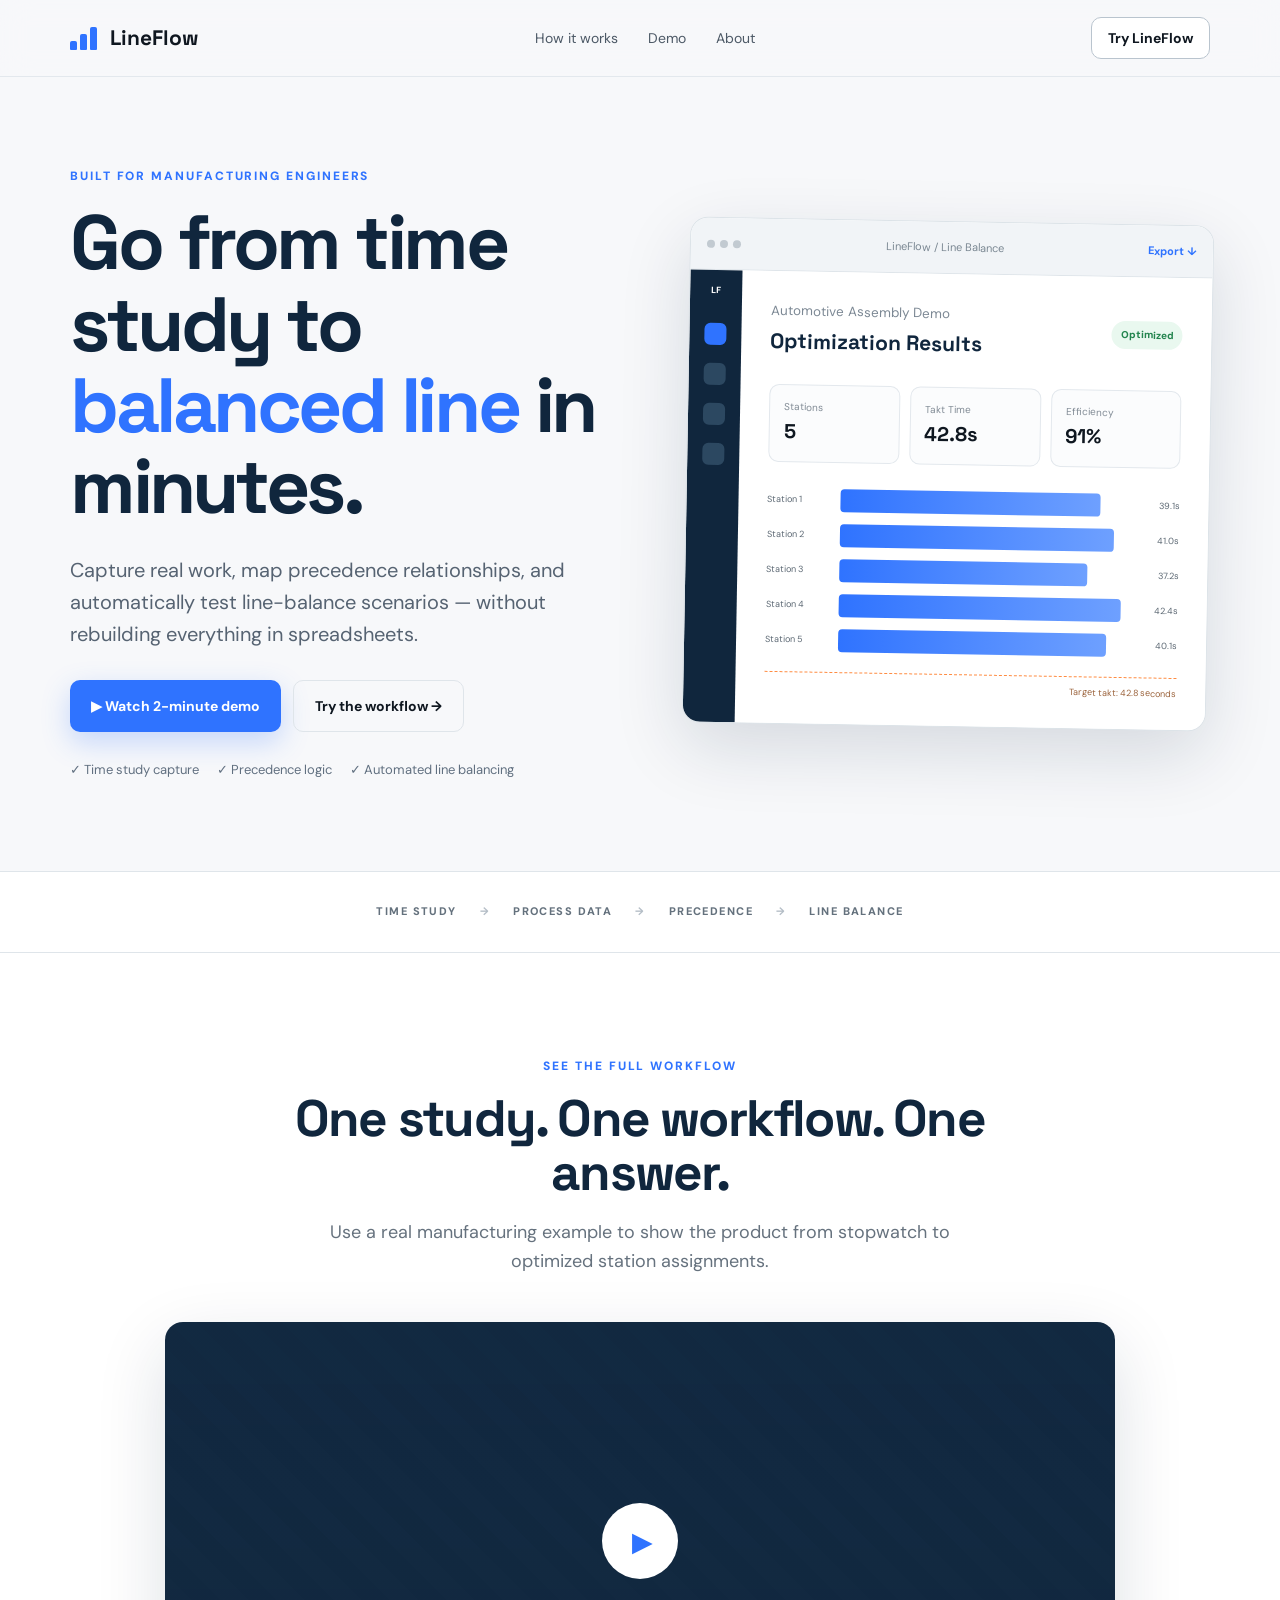
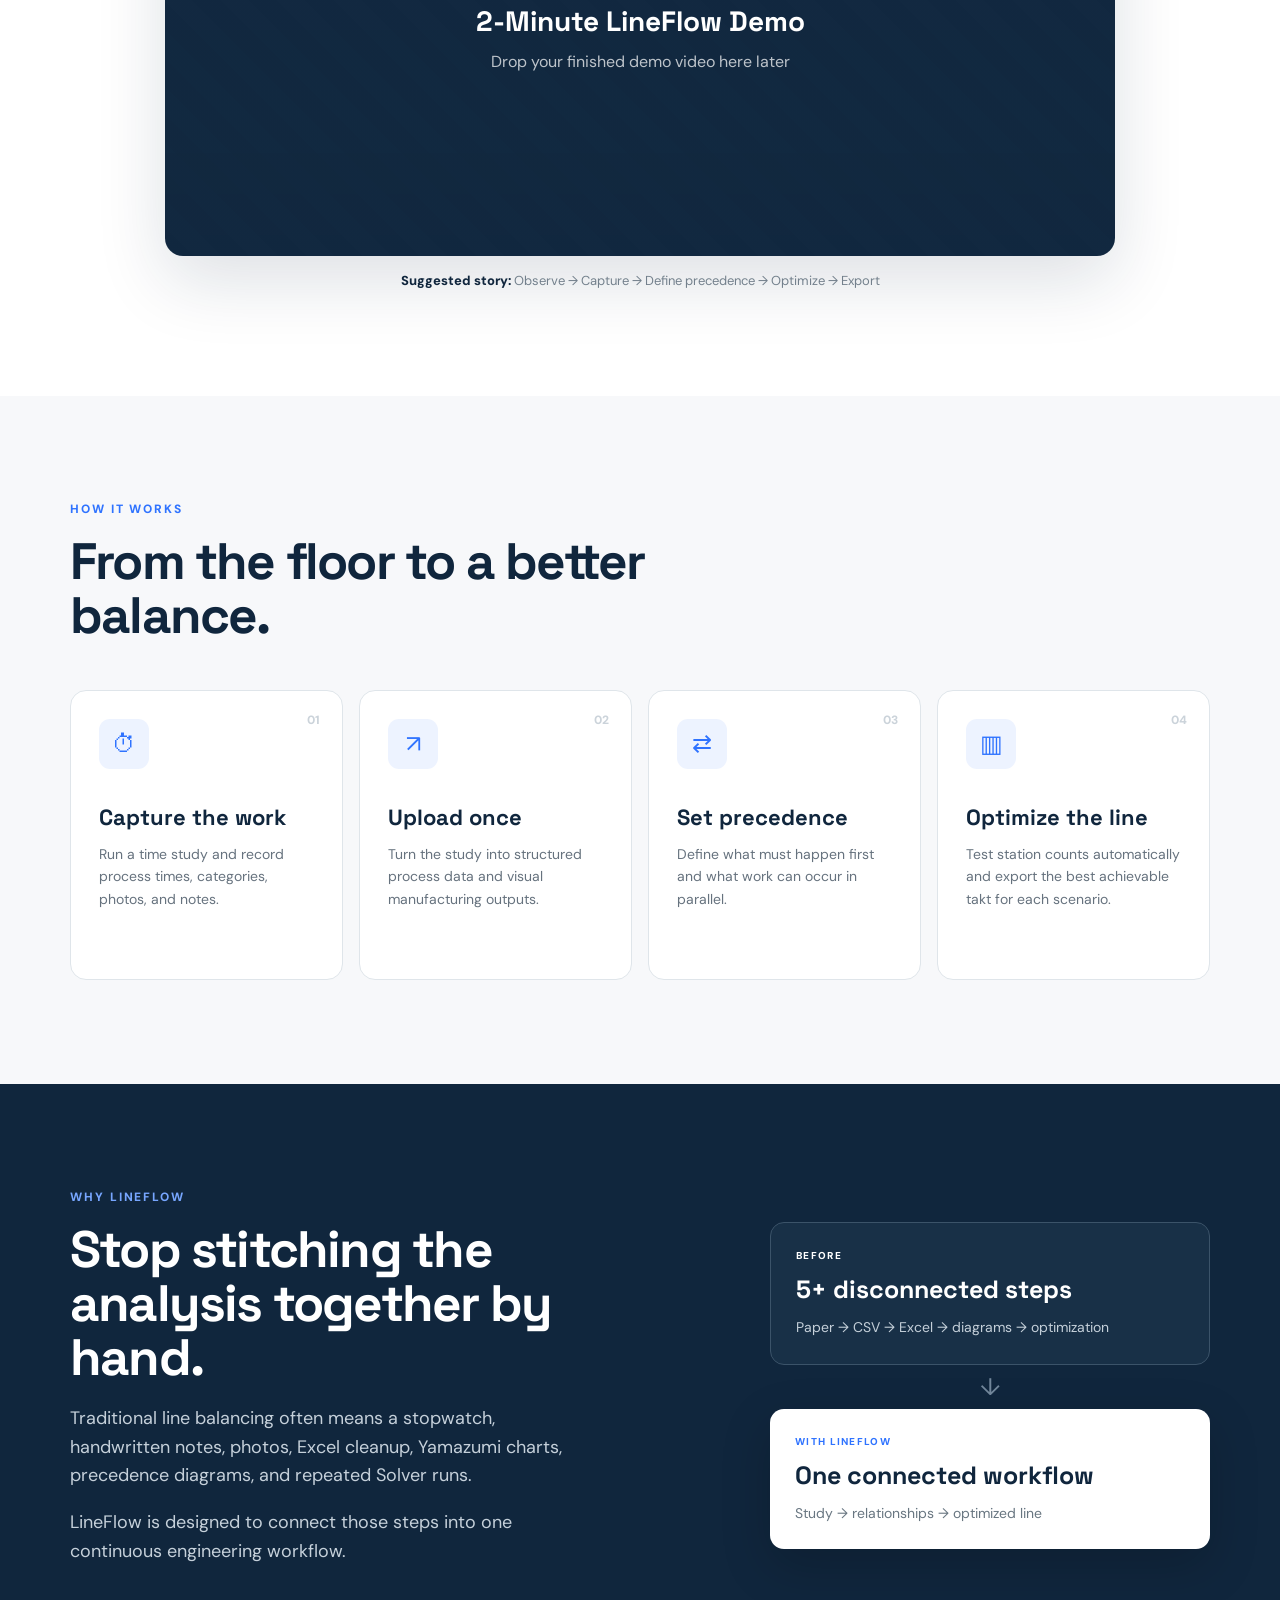
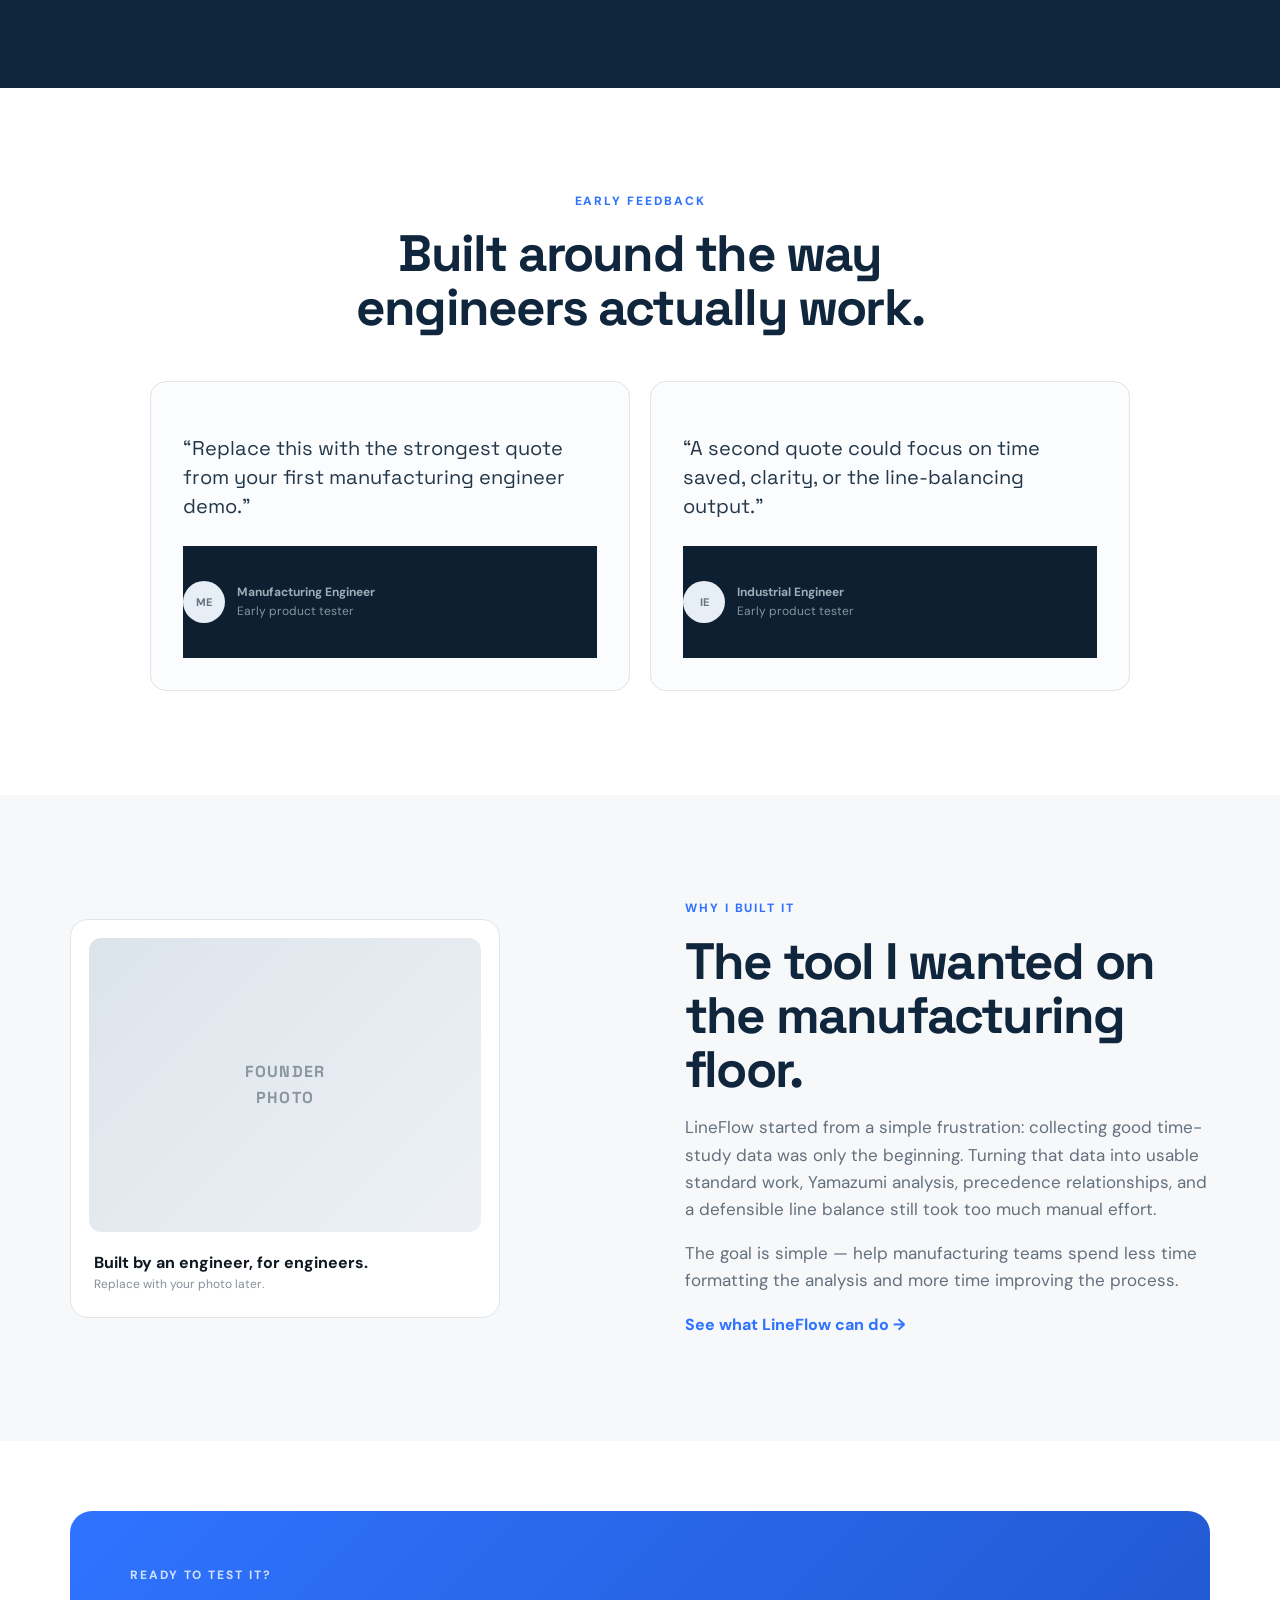
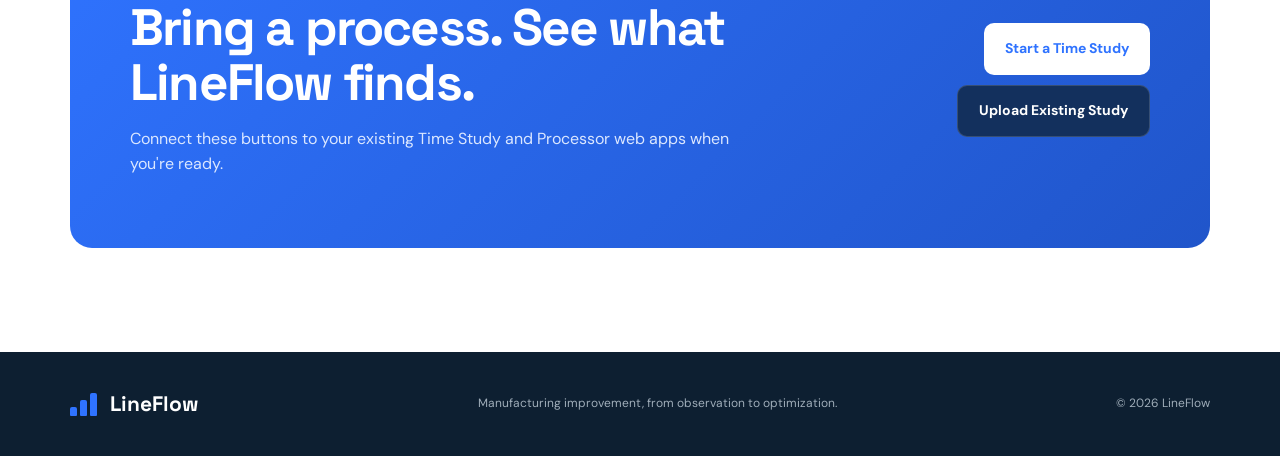
==== index.html @ 59c0fedb "Add files via upload" ====
<!DOCTYPE html>
<html lang="en">
<head>
  <meta charset="UTF-8" />
  <meta name="viewport" content="width=device-width, initial-scale=1.0" />
  <meta name="description" content="LineFlow turns time study data into balanced manufacturing line recommendations." />
  <title>LineFlow — From Time Study to Line Balance</title>
  <link rel="preconnect" href="https://fonts.googleapis.com">
  <link rel="preconnect" href="https://fonts.gstatic.com" crossorigin>
  <link href="https://fonts.googleapis.com/css2?family=DM+Sans:wght@400;500;600;700&family=Space+Grotesk:wght@500;600;700&display=swap" rel="stylesheet">
  <link rel="stylesheet" href="styles.css" />
</head>
<body>
  <header class="site-header">
    <div class="container nav">
      <a class="brand" href="#top" aria-label="LineFlow home">
        <span class="brand-mark">
          <span></span><span></span><span></span>
        </span>
        <span>LineFlow</span>
      </a>
      <nav class="nav-links" aria-label="Primary">
        <a href="#how">How it works</a>
        <a href="#demo">Demo</a>
        <a href="#about">About</a>
      </nav>
      <a class="button button-small button-outline" href="#try">Try LineFlow</a>
    </div>
  </header>

  <main id="top">
    <section class="hero section">
      <div class="container hero-grid">
        <div class="hero-copy">
          <div class="eyebrow">BUILT FOR MANUFACTURING ENGINEERS</div>
          <h1>Go from time study to <span>balanced line</span> in minutes.</h1>
          <p class="hero-text">
            Capture real work, map precedence relationships, and automatically test line-balance scenarios — without rebuilding everything in spreadsheets.
          </p>
          <div class="hero-actions">
            <a class="button button-primary" href="#demo">▶ Watch 2-minute demo</a>
            <a class="button button-ghost" href="#try">Try the workflow →</a>
          </div>
          <div class="hero-proof">
            <span>✓ Time study capture</span>
            <span>✓ Precedence logic</span>
            <span>✓ Automated line balancing</span>
          </div>
        </div>

        <div class="product-window" aria-label="LineFlow product mockup">
          <div class="window-top">
            <div class="window-dots"><i></i><i></i><i></i></div>
            <div class="window-title">LineFlow / Line Balance</div>
            <div class="window-action">Export ↓</div>
          </div>
          <div class="window-body">
            <div class="mini-sidebar">
              <div class="mini-logo">LF</div>
              <span class="active"></span>
              <span></span><span></span><span></span>
            </div>
            <div class="mock-content">
              <div class="mock-heading">
                <div>
                  <small>Automotive Assembly Demo</small>
                  <strong>Optimization Results</strong>
                </div>
                <div class="status">Optimized</div>
              </div>
              <div class="kpi-row">
                <div><small>Stations</small><b>5</b></div>
                <div><small>Takt Time</small><b>42.8s</b></div>
                <div><small>Efficiency</small><b>91%</b></div>
              </div>
              <div class="bars">
                <div class="bar-row"><label>Station 1</label><span style="--w:91%"></span><em>39.1s</em></div>
                <div class="bar-row"><label>Station 2</label><span style="--w:96%"></span><em>41.0s</em></div>
                <div class="bar-row"><label>Station 3</label><span style="--w:87%"></span><em>37.2s</em></div>
                <div class="bar-row"><label>Station 4</label><span style="--w:99%"></span><em>42.4s</em></div>
                <div class="bar-row"><label>Station 5</label><span style="--w:94%"></span><em>40.1s</em></div>
              </div>
              <div class="takt-line">Target takt: 42.8 seconds</div>
            </div>
          </div>
        </div>
      </div>
    </section>

    <section class="logo-strip">
      <div class="container strip-inner">
        <span>TIME STUDY</span>
        <i>→</i>
        <span>PROCESS DATA</span>
        <i>→</i>
        <span>PRECEDENCE</span>
        <i>→</i>
        <span>LINE BALANCE</span>
      </div>
    </section>

    <section id="demo" class="section demo-section">
      <div class="container">
        <div class="section-heading centered">
          <div class="eyebrow">SEE THE FULL WORKFLOW</div>
          <h2>One study. One workflow. One answer.</h2>
          <p>Use a real manufacturing example to show the product from stopwatch to optimized station assignments.</p>
        </div>
        <div class="video-shell">
          <div class="video-placeholder">
            <div class="play">▶</div>
            <strong>2-Minute LineFlow Demo</strong>
            <span>Drop your finished demo video here later</span>
          </div>
          <div class="video-caption">
            <span>Suggested story:</span>
            Observe → Capture → Define precedence → Optimize → Export
          </div>
        </div>
      </div>
    </section>

    <section id="how" class="section how-section">
      <div class="container">
        <div class="section-heading">
          <div class="eyebrow">HOW IT WORKS</div>
          <h2>From the floor to a better balance.</h2>
        </div>
        <div class="steps-grid">
          <article class="step-card">
            <div class="step-number">01</div>
            <div class="step-icon">⏱</div>
            <h3>Capture the work</h3>
            <p>Run a time study and record process times, categories, photos, and notes.</p>
          </article>
          <article class="step-card">
            <div class="step-number">02</div>
            <div class="step-icon">↗</div>
            <h3>Upload once</h3>
            <p>Turn the study into structured process data and visual manufacturing outputs.</p>
          </article>
          <article class="step-card">
            <div class="step-number">03</div>
            <div class="step-icon">⇄</div>
            <h3>Set precedence</h3>
            <p>Define what must happen first and what work can occur in parallel.</p>
          </article>
          <article class="step-card">
            <div class="step-number">04</div>
            <div class="step-icon">▥</div>
            <h3>Optimize the line</h3>
            <p>Test station counts automatically and export the best achievable takt for each scenario.</p>
          </article>
        </div>
      </div>
    </section>

    <section class="problem-section section">
      <div class="container split">
        <div>
          <div class="eyebrow">WHY LINEFLOW</div>
          <h2>Stop stitching the analysis together by hand.</h2>
          <p>
            Traditional line balancing often means a stopwatch, handwritten notes, photos, Excel cleanup, Yamazumi charts, precedence diagrams, and repeated Solver runs.
          </p>
          <p>
            LineFlow is designed to connect those steps into one continuous engineering workflow.
          </p>
        </div>
        <div class="before-after">
          <div class="ba-card muted">
            <span>BEFORE</span>
            <b>5+ disconnected steps</b>
            <p>Paper → CSV → Excel → diagrams → optimization</p>
          </div>
          <div class="arrow-down">↓</div>
          <div class="ba-card highlight">
            <span>WITH LINEFLOW</span>
            <b>One connected workflow</b>
            <p>Study → relationships → optimized line</p>
          </div>
        </div>
      </div>
    </section>

    <section class="testimonial-section section">
      <div class="container">
        <div class="section-heading centered">
          <div class="eyebrow">EARLY FEEDBACK</div>
          <h2>Built around the way engineers actually work.</h2>
        </div>
        <div class="testimonials">
          <blockquote>
            <p>“Replace this with the strongest quote from your first manufacturing engineer demo.”</p>
            <footer>
              <div class="avatar">ME</div>
              <div><b>Manufacturing Engineer</b><span>Early product tester</span></div>
            </footer>
          </blockquote>
          <blockquote>
            <p>“A second quote could focus on time saved, clarity, or the line-balancing output.”</p>
            <footer>
              <div class="avatar">IE</div>
              <div><b>Industrial Engineer</b><span>Early product tester</span></div>
            </footer>
          </blockquote>
        </div>
      </div>
    </section>

    <section id="about" class="section about-section">
      <div class="container split">
        <div class="founder-card">
          <div class="founder-photo">
            <span>FOUNDER<br>PHOTO</span>
          </div>
          <div class="founder-label">
            <b>Built by an engineer, for engineers.</b>
            <span>Replace with your photo later.</span>
          </div>
        </div>
        <div>
          <div class="eyebrow">WHY I BUILT IT</div>
          <h2>The tool I wanted on the manufacturing floor.</h2>
          <p>
            LineFlow started from a simple frustration: collecting good time-study data was only the beginning. Turning that data into usable standard work, Yamazumi analysis, precedence relationships, and a defensible line balance still took too much manual effort.
          </p>
          <p>
            The goal is simple — help manufacturing teams spend less time formatting the analysis and more time improving the process.
          </p>
          <a href="#try" class="text-link">See what LineFlow can do →</a>
        </div>
      </div>
    </section>

    <section id="try" class="section cta-section">
      <div class="container cta-card">
        <div>
          <div class="eyebrow light">READY TO TEST IT?</div>
          <h2>Bring a process. See what LineFlow finds.</h2>
          <p>Connect these buttons to your existing Time Study and Processor web apps when you're ready.</p>
        </div>
        <div class="cta-actions">
          <a class="button button-white" href="#" onclick="return demoLink(event)">Start a Time Study</a>
          <a class="button button-dark" href="#" onclick="return demoLink(event)">Upload Existing Study</a>
        </div>
      </div>
    </section>
  </main>

  <footer>
    <div class="container footer-inner">
      <a class="brand" href="#top">
        <span class="brand-mark"><span></span><span></span><span></span></span>
        <span>LineFlow</span>
      </a>
      <span>Manufacturing improvement, from observation to optimization.</span>
      <span>© 2026 LineFlow</span>
    </div>
  </footer>

  <div id="toast" class="toast">Placeholder link — connect this to your live app.</div>

  <script src="script.js"></script>
</body>
</html>
---- styles.css ----
:root{
  --bg:#f7f8fa;
  --surface:#ffffff;
  --ink:#0f1720;
  --muted:#64707d;
  --line:#dfe5ea;
  --navy:#10263d;
  --navy2:#183956;
  --blue:#2f73ff;
  --blue2:#6ea0ff;
  --orange:#ff8c42;
  --shadow:0 24px 70px rgba(16,38,61,.14);
}
*{box-sizing:border-box}
html{scroll-behavior:smooth}
body{
  margin:0;
  font-family:"DM Sans",sans-serif;
  color:var(--ink);
  background:var(--bg);
  line-height:1.6;
}
a{color:inherit;text-decoration:none}
.container{width:min(1140px,calc(100% - 40px));margin:auto}
.site-header{
  position:sticky;top:0;z-index:10;
  border-bottom:1px solid rgba(223,229,234,.8);
  background:rgba(247,248,250,.88);
  backdrop-filter:blur(15px);
}
.nav{height:76px;display:flex;align-items:center;justify-content:space-between;gap:28px}
.brand{display:flex;align-items:center;gap:10px;font-family:"Space Grotesk";font-size:21px;font-weight:700}
.brand-mark{width:30px;height:24px;display:flex;align-items:flex-end;gap:3px}
.brand-mark span{display:block;width:7px;border-radius:2px 2px 1px 1px;background:var(--blue)}
.brand-mark span:nth-child(1){height:9px}
.brand-mark span:nth-child(2){height:16px}
.brand-mark span:nth-child(3){height:23px}
.nav-links{display:flex;gap:30px;font-size:14px;color:#4c5966}
.nav-links a:hover{color:var(--ink)}
.section{padding:104px 0}
.hero{padding-top:90px;padding-bottom:90px;overflow:hidden}
.hero-grid{display:grid;grid-template-columns:1.02fr .98fr;gap:70px;align-items:center}
.eyebrow{font-size:12px;letter-spacing:.16em;font-weight:800;color:var(--blue);margin-bottom:16px}
h1,h2,h3{font-family:"Space Grotesk",sans-serif;line-height:1.06;margin:0;color:var(--navy)}
h1{font-size:clamp(52px,6vw,78px);letter-spacing:-.045em}
h1 span{color:var(--blue)}
h2{font-size:clamp(36px,4vw,54px);letter-spacing:-.035em}
h3{font-size:22px}
.hero-text{font-size:20px;color:#566372;max-width:650px;margin:26px 0 30px}
.hero-actions{display:flex;flex-wrap:wrap;gap:12px}
.button{
  display:inline-flex;align-items:center;justify-content:center;
  min-height:52px;padding:0 21px;border-radius:10px;
  font-weight:700;font-size:14px;transition:.2s ease;
}
.button:hover{transform:translateY(-1px)}
.button-primary{background:var(--blue);color:white;box-shadow:0 10px 28px rgba(47,115,255,.25)}
.button-ghost{background:transparent;border:1px solid var(--line)}
.button-small{min-height:42px;padding:0 16px}
.button-outline{border:1px solid #b9c4ce;background:white}
.hero-proof{display:flex;flex-wrap:wrap;gap:18px;margin-top:28px;font-size:13px;color:#617080}
.product-window{
  background:#fff;border:1px solid #dce3e8;border-radius:18px;overflow:hidden;
  box-shadow:var(--shadow);transform:rotate(1deg);
}
.window-top{height:52px;background:#f1f4f7;border-bottom:1px solid var(--line);display:flex;align-items:center;padding:0 16px;gap:14px;font-size:11px;color:#7a8792}
.window-dots{display:flex;gap:5px}
.window-dots i{display:block;width:8px;height:8px;background:#c2cad1;border-radius:50%}
.window-title{flex:1;text-align:center}
.window-action{font-weight:700;color:var(--blue)}
.window-body{display:grid;grid-template-columns:52px 1fr;min-height:430px;background:#fff}
.mini-sidebar{background:var(--navy);padding:13px 12px;display:flex;flex-direction:column;align-items:center;gap:18px}
.mini-logo{font-size:9px;font-weight:800;color:white;margin-bottom:8px}
.mini-sidebar span{width:22px;height:22px;border-radius:6px;background:#2c4861}
.mini-sidebar span.active{background:var(--blue)}
.mock-content{padding:29px}
.mock-heading{display:flex;justify-content:space-between;align-items:center}
.mock-heading small{display:block;color:#7c8894;margin-bottom:3px}
.mock-heading strong{display:block;font-family:"Space Grotesk";font-size:21px;color:var(--navy)}
.status{font-size:10px;font-weight:800;background:#e9f8ef;color:#24854f;padding:6px 9px;border-radius:999px}
.kpi-row{display:grid;grid-template-columns:repeat(3,1fr);gap:10px;margin:26px 0}
.kpi-row div{padding:14px;border:1px solid #e3e8ed;border-radius:10px;background:#fbfcfd}
.kpi-row small{display:block;color:#818b95;font-size:10px}
.kpi-row b{font-family:"Space Grotesk";font-size:20px}
.bars{display:grid;gap:12px}
.bar-row{display:grid;grid-template-columns:64px 1fr 45px;gap:9px;align-items:center;font-size:9px;color:#5d6974}
.bar-row span{display:block;height:23px;width:var(--w);background:linear-gradient(90deg,var(--blue),var(--blue2));border-radius:4px}
.bar-row em{font-style:normal;text-align:right}
.takt-line{margin-top:20px;border-top:1px dashed var(--orange);padding-top:8px;text-align:right;font-size:9px;color:#9b633c}
.logo-strip{border-top:1px solid var(--line);border-bottom:1px solid var(--line);background:white}
.strip-inner{min-height:80px;display:flex;align-items:center;justify-content:center;gap:23px;font-size:11px;letter-spacing:.13em;font-weight:800;color:#64717d}
.strip-inner i{font-style:normal;color:#b5bec7}
.section-heading{max-width:700px;margin-bottom:46px}
.section-heading.centered{text-align:center;margin-left:auto;margin-right:auto}
.section-heading p{color:#66727e;font-size:18px}
.demo-section{background:#fff}
.video-shell{max-width:950px;margin:auto}
.video-placeholder{
  aspect-ratio:16/9;border-radius:18px;background:
  linear-gradient(rgba(16,38,61,.85),rgba(16,38,61,.9)),
  repeating-linear-gradient(45deg,#193550,#193550 20px,#1d3c59 20px,#1d3c59 40px);
  display:flex;flex-direction:column;align-items:center;justify-content:center;color:white;
  box-shadow:var(--shadow)
}
.video-placeholder .play{
  width:76px;height:76px;border-radius:50%;background:white;color:var(--blue);
  display:grid;place-items:center;font-size:27px;padding-left:4px;margin-bottom:20px;
}
.video-placeholder strong{font-family:"Space Grotesk";font-size:28px}
.video-placeholder span{opacity:.72;margin-top:5px}
.video-caption{text-align:center;color:#73808c;font-size:13px;margin-top:15px}
.video-caption span{font-weight:800;color:var(--navy)}
.how-section{background:var(--bg)}
.steps-grid{display:grid;grid-template-columns:repeat(4,1fr);gap:16px}
.step-card{background:white;border:1px solid var(--line);border-radius:16px;padding:28px;min-height:290px;position:relative}
.step-number{position:absolute;right:22px;top:20px;color:#cbd3da;font-weight:800;font-size:12px}
.step-icon{width:50px;height:50px;border-radius:11px;background:#edf3ff;color:var(--blue);display:grid;place-items:center;font-size:24px;margin-bottom:37px}
.step-card p{color:#66727e;font-size:14px}
.problem-section{background:var(--navy);color:white}
.problem-section h2{color:white}
.problem-section p{color:#c5d0da;font-size:18px}
.problem-section .eyebrow{color:#77a6ff}
.split{display:grid;grid-template-columns:1fr 1fr;gap:90px;align-items:center}
.before-after{max-width:440px;margin-left:auto;width:100%}
.ba-card{padding:25px;border-radius:14px}
.ba-card span{font-size:10px;letter-spacing:.13em;font-weight:800;display:block;margin-bottom:5px}
.ba-card b{font-family:"Space Grotesk";font-size:25px}
.ba-card p{margin:7px 0 0;font-size:14px}
.ba-card.muted{border:1px solid #3b5369;background:#183047}
.ba-card.highlight{background:white;color:var(--navy);box-shadow:0 17px 50px rgba(0,0,0,.18)}
.ba-card.highlight p{color:#687681}
.ba-card.highlight span{color:var(--blue)}
.arrow-down{text-align:center;font-size:24px;color:#71869a;height:44px;display:grid;place-items:center}
.testimonial-section{background:#fff}
.testimonials{display:grid;grid-template-columns:1fr 1fr;gap:20px;max-width:980px;margin:auto}
blockquote{margin:0;border:1px solid var(--line);border-radius:16px;padding:32px;background:#fbfcfd}
blockquote p{font-family:"Space Grotesk";font-size:20px;line-height:1.45;color:#22374a}
blockquote footer{display:flex;align-items:center;gap:12px;margin-top:25px}
.avatar{width:42px;height:42px;border-radius:50%;background:#e8eef5;display:grid;place-items:center;font-size:11px;font-weight:800;color:#667582}
blockquote footer b,blockquote footer span{display:block;font-size:12px}
blockquote footer span{color:#88939d}
.about-section{background:var(--bg)}
.founder-card{border:1px solid var(--line);background:white;border-radius:18px;padding:18px;max-width:430px}
.founder-photo{aspect-ratio:4/3;border-radius:12px;background:linear-gradient(135deg,#dce4eb,#edf1f5);display:grid;place-items:center;text-align:center;font-family:"Space Grotesk";font-weight:800;color:#8a96a0;letter-spacing:.08em}
.founder-label{padding:18px 5px 4px}
.founder-label b,.founder-label span{display:block}
.founder-label span{font-size:12px;color:#85909a}
.about-section p{font-size:17px;color:#63707d}
.text-link{color:var(--blue);font-weight:800}
.cta-section{background:white;padding-top:70px}
.cta-card{background:linear-gradient(135deg,var(--blue),#2055ca);border-radius:22px;padding:55px 60px;color:white;display:flex;align-items:center;justify-content:space-between;gap:35px}
.cta-card h2{color:white;max-width:630px}
.cta-card p{color:#dbe7ff}
.eyebrow.light{color:#cfe0ff}
.cta-actions{display:flex;gap:10px;flex-wrap:wrap;justify-content:flex-end}
.button-white{background:white;color:var(--blue)}
.button-dark{background:#13305d;color:white;border:1px solid rgba(255,255,255,.15)}
footer{background:#0d1f31;color:#9fadb9;padding:35px 0}
.footer-inner{display:flex;align-items:center;justify-content:space-between;gap:30px;font-size:12px}
footer .brand{color:white}
.toast{
  position:fixed;bottom:25px;left:50%;transform:translate(-50%,20px);
  background:#111b24;color:white;padding:12px 18px;border-radius:10px;font-size:13px;
  opacity:0;pointer-events:none;transition:.25s;z-index:30;
}
.toast.show{opacity:1;transform:translate(-50%,0)}
@media(max-width:900px){
  .nav-links{display:none}
  .hero-grid,.split{grid-template-columns:1fr}
  .hero-grid{gap:55px}
  .steps-grid{grid-template-columns:1fr 1fr}
  .before-after{margin:0}
  .cta-card{display:block;padding:42px 30px}
  .cta-actions{justify-content:flex-start;margin-top:25px}
}
@media(max-width:620px){
  .container{width:min(100% - 26px,1140px)}
  .section{padding:74px 0}
  .site-header .button-small{display:none}
  h1{font-size:48px}
  .hero{padding-top:55px}
  .hero-proof{display:grid;gap:6px}
  .steps-grid,.testimonials{grid-template-columns:1fr}
  .strip-inner{gap:9px;overflow:auto;justify-content:flex-start}
  .strip-inner span{white-space:nowrap}
  .product-window{transform:none}
  .mock-content{padding:18px}
  .window-body{grid-template-columns:42px 1fr}
  .kpi-row{grid-template-columns:1fr}
  .footer-inner{display:grid}
}
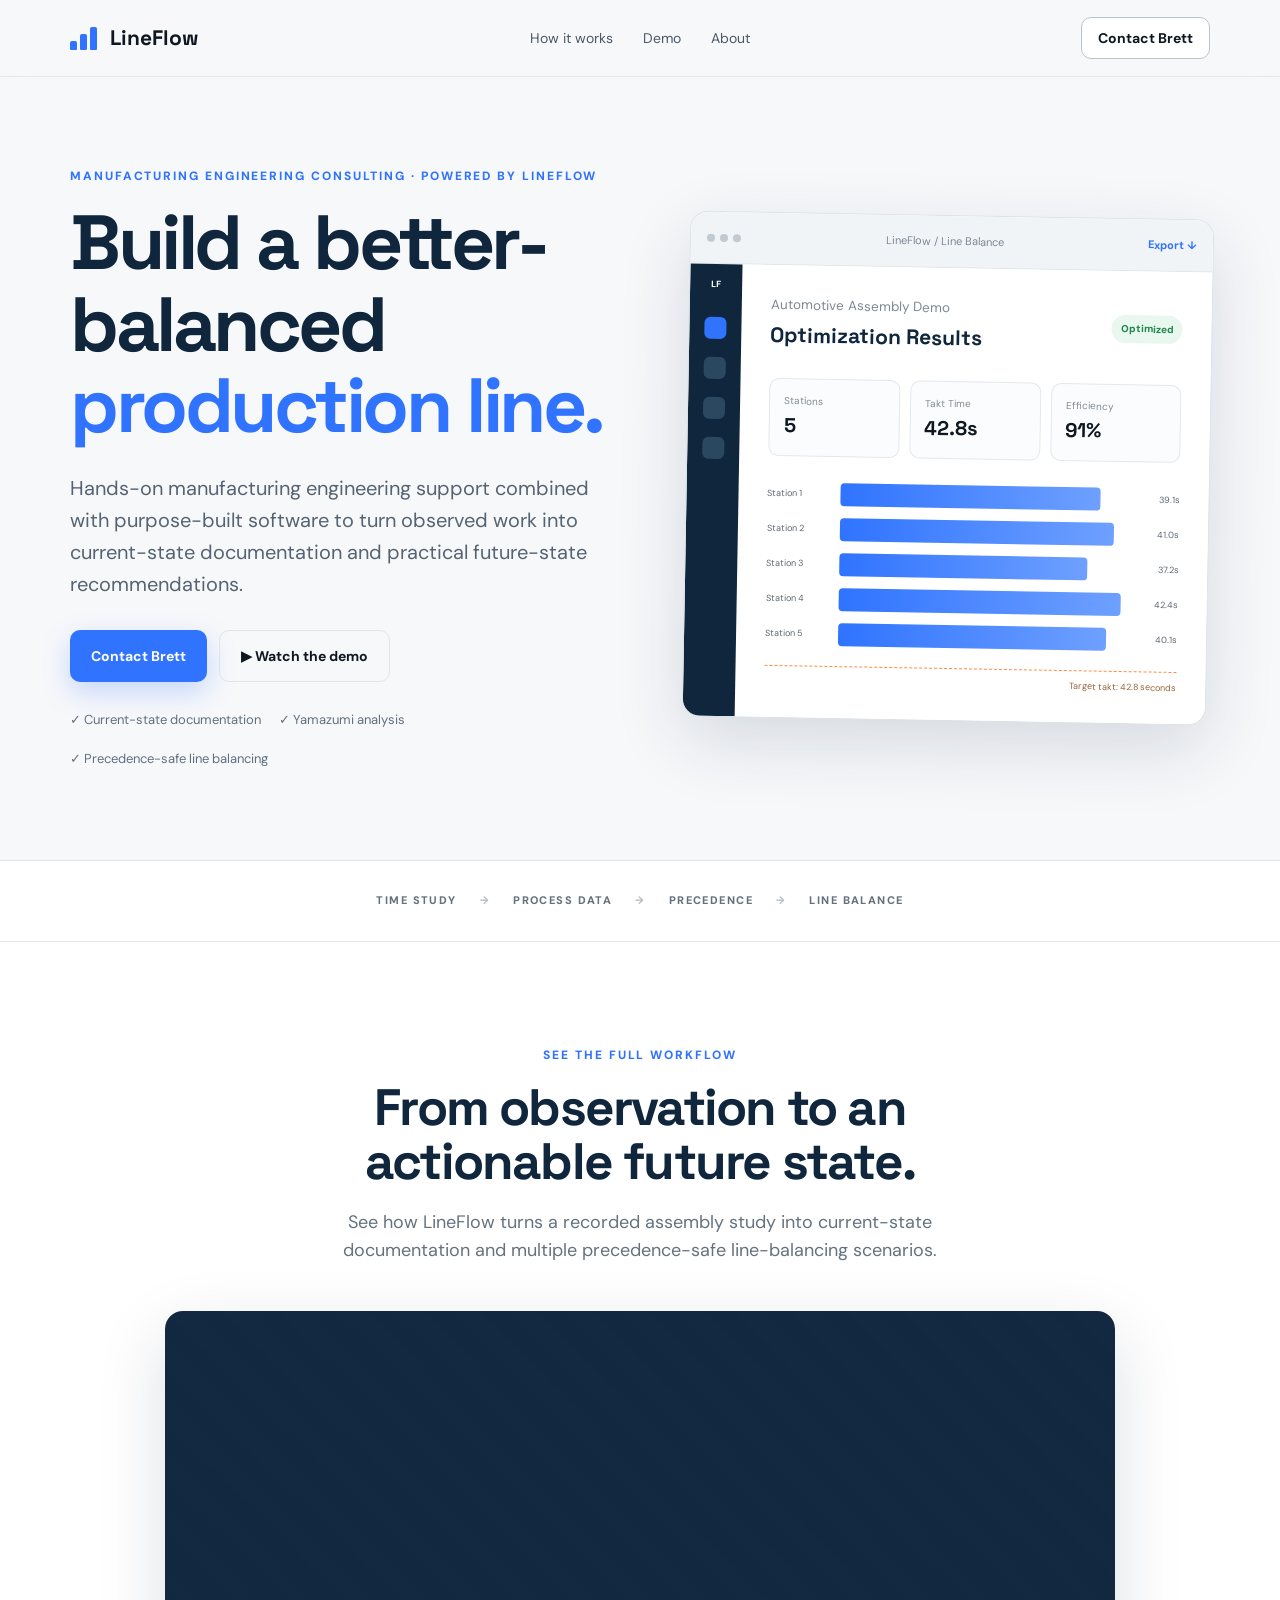
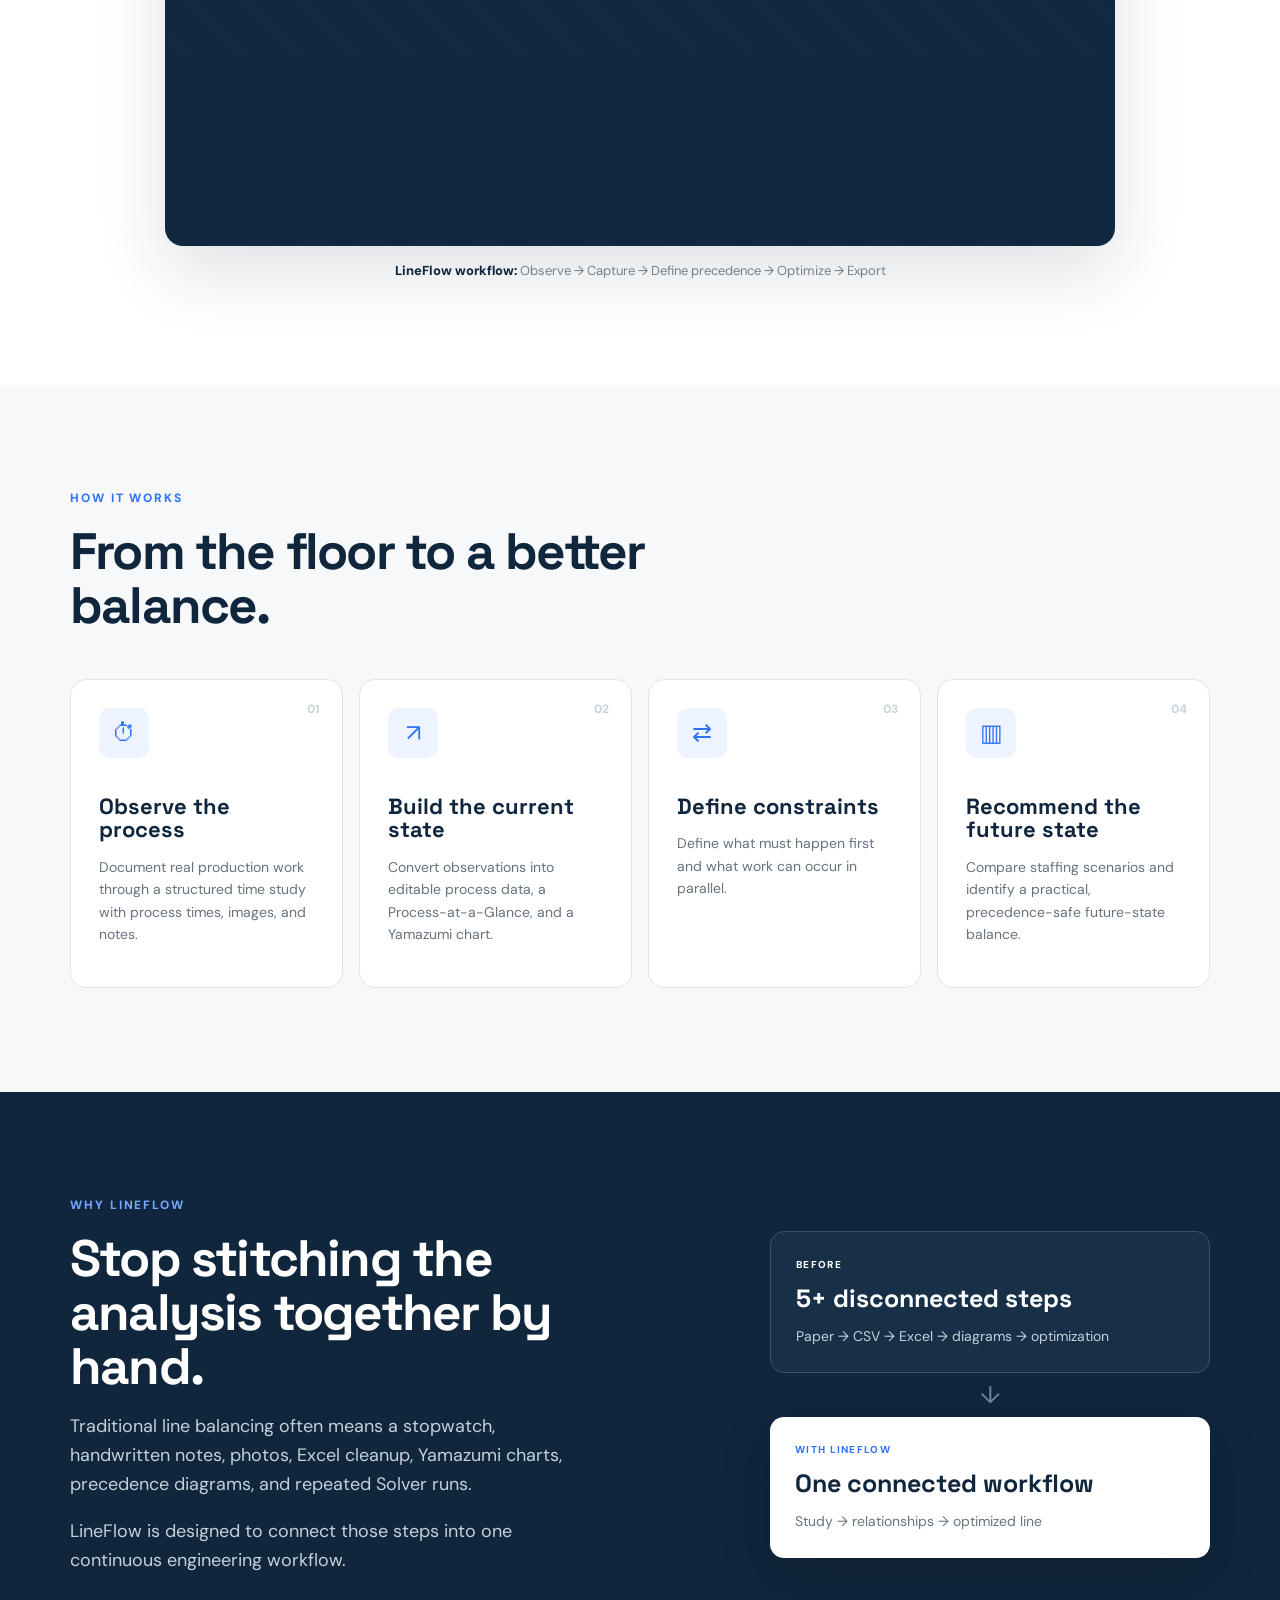
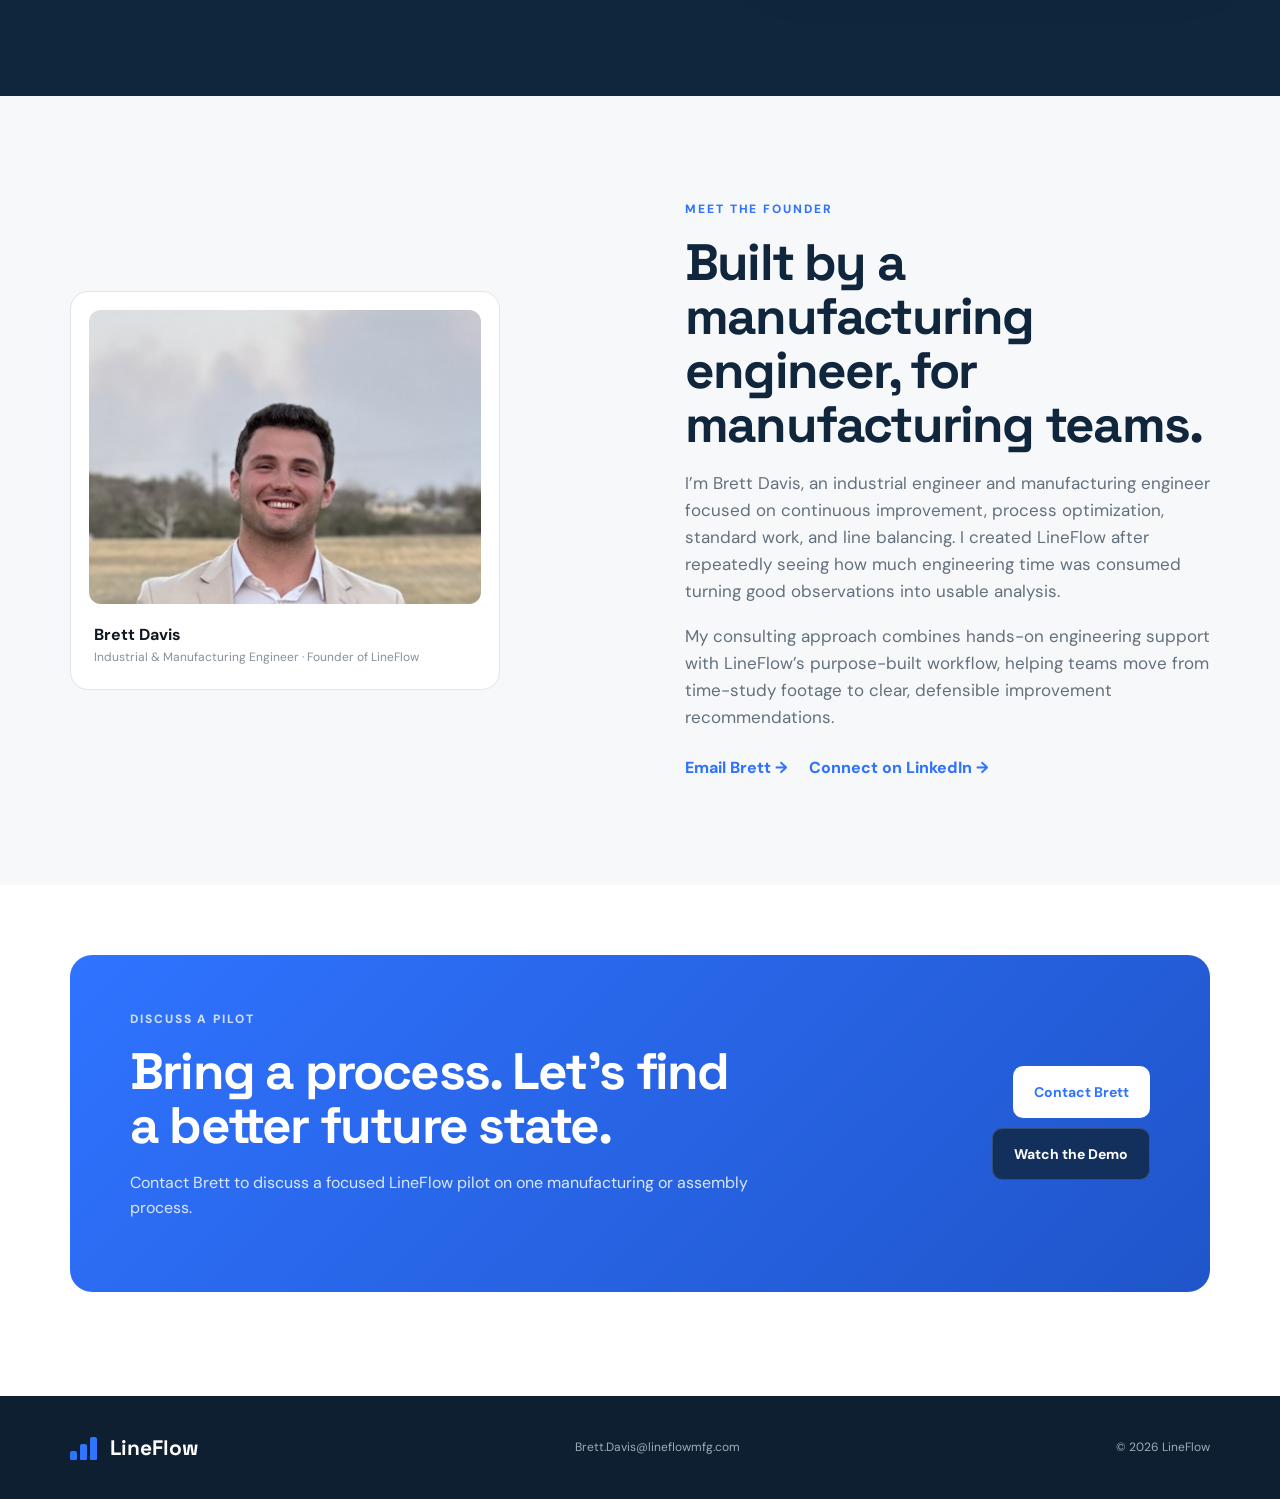
==== commit c25654d9: "Add files via upload" ====
--- a/index.html
+++ b/index.html
@@ -24,7 +24,7 @@
         <a href="#demo">Demo</a>
         <a href="#about">About</a>
       </nav>
-      <a class="button button-small button-outline" href="#try">Try LineFlow</a>
+      <a class="button button-small button-outline" href="mailto:Brett.Davis@lineflowmfg.com">Contact Brett</a>
     </div>
   </header>
 
@@ -32,19 +32,19 @@
     <section class="hero section">
       <div class="container hero-grid">
         <div class="hero-copy">
-          <div class="eyebrow">BUILT FOR MANUFACTURING ENGINEERS</div>
-          <h1>Go from time study to <span>balanced line</span> in minutes.</h1>
+          <div class="eyebrow">MANUFACTURING ENGINEERING CONSULTING · POWERED BY LINEFLOW</div>
+          <h1>Build a better-balanced <span>production line.</span></h1>
           <p class="hero-text">
-            Capture real work, map precedence relationships, and automatically test line-balance scenarios — without rebuilding everything in spreadsheets.
+            Hands-on manufacturing engineering support combined with purpose-built software to turn observed work into current-state documentation and practical future-state recommendations.
           </p>
           <div class="hero-actions">
-            <a class="button button-primary" href="#demo">▶ Watch 2-minute demo</a>
-            <a class="button button-ghost" href="#try">Try the workflow →</a>
+            <a class="button button-primary" href="mailto:Brett.Davis@lineflowmfg.com?subject=LineFlow%20Pilot%20Project">Contact Brett</a>
+            <a class="button button-ghost" href="#demo">▶ Watch the demo</a>
           </div>
           <div class="hero-proof">
-            <span>✓ Time study capture</span>
-            <span>✓ Precedence logic</span>
-            <span>✓ Automated line balancing</span>
+            <span>✓ Current-state documentation</span>
+            <span>✓ Yamazumi analysis</span>
+            <span>✓ Precedence-safe line balancing</span>
           </div>
         </div>
 
@@ -103,17 +103,21 @@
       <div class="container">
         <div class="section-heading centered">
           <div class="eyebrow">SEE THE FULL WORKFLOW</div>
-          <h2>One study. One workflow. One answer.</h2>
-          <p>Use a real manufacturing example to show the product from stopwatch to optimized station assignments.</p>
+          <h2>From observation to an actionable future state.</h2>
+          <p>See how LineFlow turns a recorded assembly study into current-state documentation and multiple precedence-safe line-balancing scenarios.</p>
         </div>
         <div class="video-shell">
-          <div class="video-placeholder">
-            <div class="play">▶</div>
-            <strong>2-Minute LineFlow Demo</strong>
-            <span>Drop your finished demo video here later</span>
+          <div class="video-embed">
+            <iframe
+              src="https://www.youtube-nocookie.com/embed/D8WI0jVKxyE?rel=0"
+              title="LineFlow manufacturing time study and line balancing demonstration"
+              loading="lazy"
+              allow="accelerometer; autoplay; clipboard-write; encrypted-media; gyroscope; picture-in-picture; web-share"
+              referrerpolicy="strict-origin-when-cross-origin"
+              allowfullscreen></iframe>
           </div>
           <div class="video-caption">
-            <span>Suggested story:</span>
+            <span>LineFlow workflow:</span>
             Observe → Capture → Define precedence → Optimize → Export
           </div>
         </div>
@@ -130,26 +134,26 @@
           <article class="step-card">
             <div class="step-number">01</div>
             <div class="step-icon">⏱</div>
-            <h3>Capture the work</h3>
-            <p>Run a time study and record process times, categories, photos, and notes.</p>
+            <h3>Observe the process</h3>
+            <p>Document real production work through a structured time study with process times, images, and notes.</p>
           </article>
           <article class="step-card">
             <div class="step-number">02</div>
             <div class="step-icon">↗</div>
-            <h3>Upload once</h3>
-            <p>Turn the study into structured process data and visual manufacturing outputs.</p>
+            <h3>Build the current state</h3>
+            <p>Convert observations into editable process data, a Process-at-a-Glance, and a Yamazumi chart.</p>
           </article>
           <article class="step-card">
             <div class="step-number">03</div>
             <div class="step-icon">⇄</div>
-            <h3>Set precedence</h3>
+            <h3>Define constraints</h3>
             <p>Define what must happen first and what work can occur in parallel.</p>
           </article>
           <article class="step-card">
             <div class="step-number">04</div>
             <div class="step-icon">▥</div>
-            <h3>Optimize the line</h3>
-            <p>Test station counts automatically and export the best achievable takt for each scenario.</p>
+            <h3>Recommend the future state</h3>
+            <p>Compare staffing scenarios and identify a practical, precedence-safe future-state balance.</p>
           </article>
         </div>
       </div>
@@ -183,52 +187,30 @@
       </div>
     </section>
 
-    <section class="testimonial-section section">
-      <div class="container">
-        <div class="section-heading centered">
-          <div class="eyebrow">EARLY FEEDBACK</div>
-          <h2>Built around the way engineers actually work.</h2>
-        </div>
-        <div class="testimonials">
-          <blockquote>
-            <p>“Replace this with the strongest quote from your first manufacturing engineer demo.”</p>
-            <footer>
-              <div class="avatar">ME</div>
-              <div><b>Manufacturing Engineer</b><span>Early product tester</span></div>
-            </footer>
-          </blockquote>
-          <blockquote>
-            <p>“A second quote could focus on time saved, clarity, or the line-balancing output.”</p>
-            <footer>
-              <div class="avatar">IE</div>
-              <div><b>Industrial Engineer</b><span>Early product tester</span></div>
-            </footer>
-          </blockquote>
-        </div>
-      </div>
-    </section>
-
     <section id="about" class="section about-section">
       <div class="container split">
         <div class="founder-card">
           <div class="founder-photo">
-            <span>FOUNDER<br>PHOTO</span>
+            <img src="assets/brett-davis.jpg" alt="Brett Davis, founder of LineFlow" />
           </div>
           <div class="founder-label">
-            <b>Built by an engineer, for engineers.</b>
-            <span>Replace with your photo later.</span>
+            <b>Brett Davis</b>
+            <span>Industrial &amp; Manufacturing Engineer · Founder of LineFlow</span>
           </div>
         </div>
         <div>
-          <div class="eyebrow">WHY I BUILT IT</div>
-          <h2>The tool I wanted on the manufacturing floor.</h2>
-          <p>
-            LineFlow started from a simple frustration: collecting good time-study data was only the beginning. Turning that data into usable standard work, Yamazumi analysis, precedence relationships, and a defensible line balance still took too much manual effort.
-          </p>
-          <p>
-            The goal is simple — help manufacturing teams spend less time formatting the analysis and more time improving the process.
-          </p>
-          <a href="#try" class="text-link">See what LineFlow can do →</a>
+          <div class="eyebrow">MEET THE FOUNDER</div>
+          <h2>Built by a manufacturing engineer, for manufacturing teams.</h2>
+          <p>
+            I’m Brett Davis, an industrial engineer and manufacturing engineer focused on continuous improvement, process optimization, standard work, and line balancing. I created LineFlow after repeatedly seeing how much engineering time was consumed turning good observations into usable analysis.
+          </p>
+          <p>
+            My consulting approach combines hands-on engineering support with LineFlow’s purpose-built workflow, helping teams move from time-study footage to clear, defensible improvement recommendations.
+          </p>
+          <div class="founder-links">
+            <a href="mailto:Brett.Davis@lineflowmfg.com" class="text-link">Email Brett →</a>
+            <a href="https://www.linkedin.com/in/brettjdavis1" class="text-link" target="_blank" rel="noopener noreferrer">Connect on LinkedIn →</a>
+          </div>
         </div>
       </div>
     </section>
@@ -236,13 +218,13 @@
     <section id="try" class="section cta-section">
       <div class="container cta-card">
         <div>
-          <div class="eyebrow light">READY TO TEST IT?</div>
-          <h2>Bring a process. See what LineFlow finds.</h2>
-          <p>Connect these buttons to your existing Time Study and Processor web apps when you're ready.</p>
+          <div class="eyebrow light">DISCUSS A PILOT</div>
+          <h2>Bring a process. Let’s find a better future state.</h2>
+          <p>Contact Brett to discuss a focused LineFlow pilot on one manufacturing or assembly process.</p>
         </div>
         <div class="cta-actions">
-          <a class="button button-white" href="#" onclick="return demoLink(event)">Start a Time Study</a>
-          <a class="button button-dark" href="#" onclick="return demoLink(event)">Upload Existing Study</a>
+            <a class="button button-white" href="mailto:Brett.Davis@lineflowmfg.com?subject=LineFlow%20Pilot%20Project">Contact Brett</a>
+            <a class="button button-dark" href="#demo">Watch the Demo</a>
         </div>
       </div>
     </section>
@@ -254,13 +236,11 @@
         <span class="brand-mark"><span></span><span></span><span></span></span>
         <span>LineFlow</span>
       </a>
-      <span>Manufacturing improvement, from observation to optimization.</span>
+      <a href="mailto:Brett.Davis@lineflowmfg.com">Brett.Davis@lineflowmfg.com</a>
       <span>© 2026 LineFlow</span>
     </div>
   </footer>
 
-  <div id="toast" class="toast">Placeholder link — connect this to your live app.</div>
-
   <script src="script.js"></script>
 </body>
 </html>
--- a/styles.css
+++ b/styles.css
@@ -95,19 +95,13 @@
 .section-heading p{color:#66727e;font-size:18px}
 .demo-section{background:#fff}
 .video-shell{max-width:950px;margin:auto}
-.video-placeholder{
+.video-embed{
   aspect-ratio:16/9;border-radius:18px;background:
   linear-gradient(rgba(16,38,61,.85),rgba(16,38,61,.9)),
   repeating-linear-gradient(45deg,#193550,#193550 20px,#1d3c59 20px,#1d3c59 40px);
-  display:flex;flex-direction:column;align-items:center;justify-content:center;color:white;
-  box-shadow:var(--shadow)
+  overflow:hidden;box-shadow:var(--shadow)
 }
-.video-placeholder .play{
-  width:76px;height:76px;border-radius:50%;background:white;color:var(--blue);
-  display:grid;place-items:center;font-size:27px;padding-left:4px;margin-bottom:20px;
-}
-.video-placeholder strong{font-family:"Space Grotesk";font-size:28px}
-.video-placeholder span{opacity:.72;margin-top:5px}
+.video-embed iframe{display:block;width:100%;height:100%;border:0}
 .video-caption{text-align:center;color:#73808c;font-size:13px;margin-top:15px}
 .video-caption span{font-weight:800;color:var(--navy)}
 .how-section{background:var(--bg)}
@@ -131,22 +125,16 @@
 .ba-card.highlight p{color:#687681}
 .ba-card.highlight span{color:var(--blue)}
 .arrow-down{text-align:center;font-size:24px;color:#71869a;height:44px;display:grid;place-items:center}
-.testimonial-section{background:#fff}
-.testimonials{display:grid;grid-template-columns:1fr 1fr;gap:20px;max-width:980px;margin:auto}
-blockquote{margin:0;border:1px solid var(--line);border-radius:16px;padding:32px;background:#fbfcfd}
-blockquote p{font-family:"Space Grotesk";font-size:20px;line-height:1.45;color:#22374a}
-blockquote footer{display:flex;align-items:center;gap:12px;margin-top:25px}
-.avatar{width:42px;height:42px;border-radius:50%;background:#e8eef5;display:grid;place-items:center;font-size:11px;font-weight:800;color:#667582}
-blockquote footer b,blockquote footer span{display:block;font-size:12px}
-blockquote footer span{color:#88939d}
 .about-section{background:var(--bg)}
 .founder-card{border:1px solid var(--line);background:white;border-radius:18px;padding:18px;max-width:430px}
-.founder-photo{aspect-ratio:4/3;border-radius:12px;background:linear-gradient(135deg,#dce4eb,#edf1f5);display:grid;place-items:center;text-align:center;font-family:"Space Grotesk";font-weight:800;color:#8a96a0;letter-spacing:.08em}
+.founder-photo{aspect-ratio:4/3;border-radius:12px;background:#e8edf2;overflow:hidden}
+.founder-photo img{display:block;width:100%;height:100%;object-fit:cover;object-position:center 33%}
 .founder-label{padding:18px 5px 4px}
 .founder-label b,.founder-label span{display:block}
 .founder-label span{font-size:12px;color:#85909a}
 .about-section p{font-size:17px;color:#63707d}
 .text-link{color:var(--blue);font-weight:800}
+.founder-links{display:flex;flex-wrap:wrap;gap:22px;margin-top:24px}
 .cta-section{background:white;padding-top:70px}
 .cta-card{background:linear-gradient(135deg,var(--blue),#2055ca);border-radius:22px;padding:55px 60px;color:white;display:flex;align-items:center;justify-content:space-between;gap:35px}
 .cta-card h2{color:white;max-width:630px}
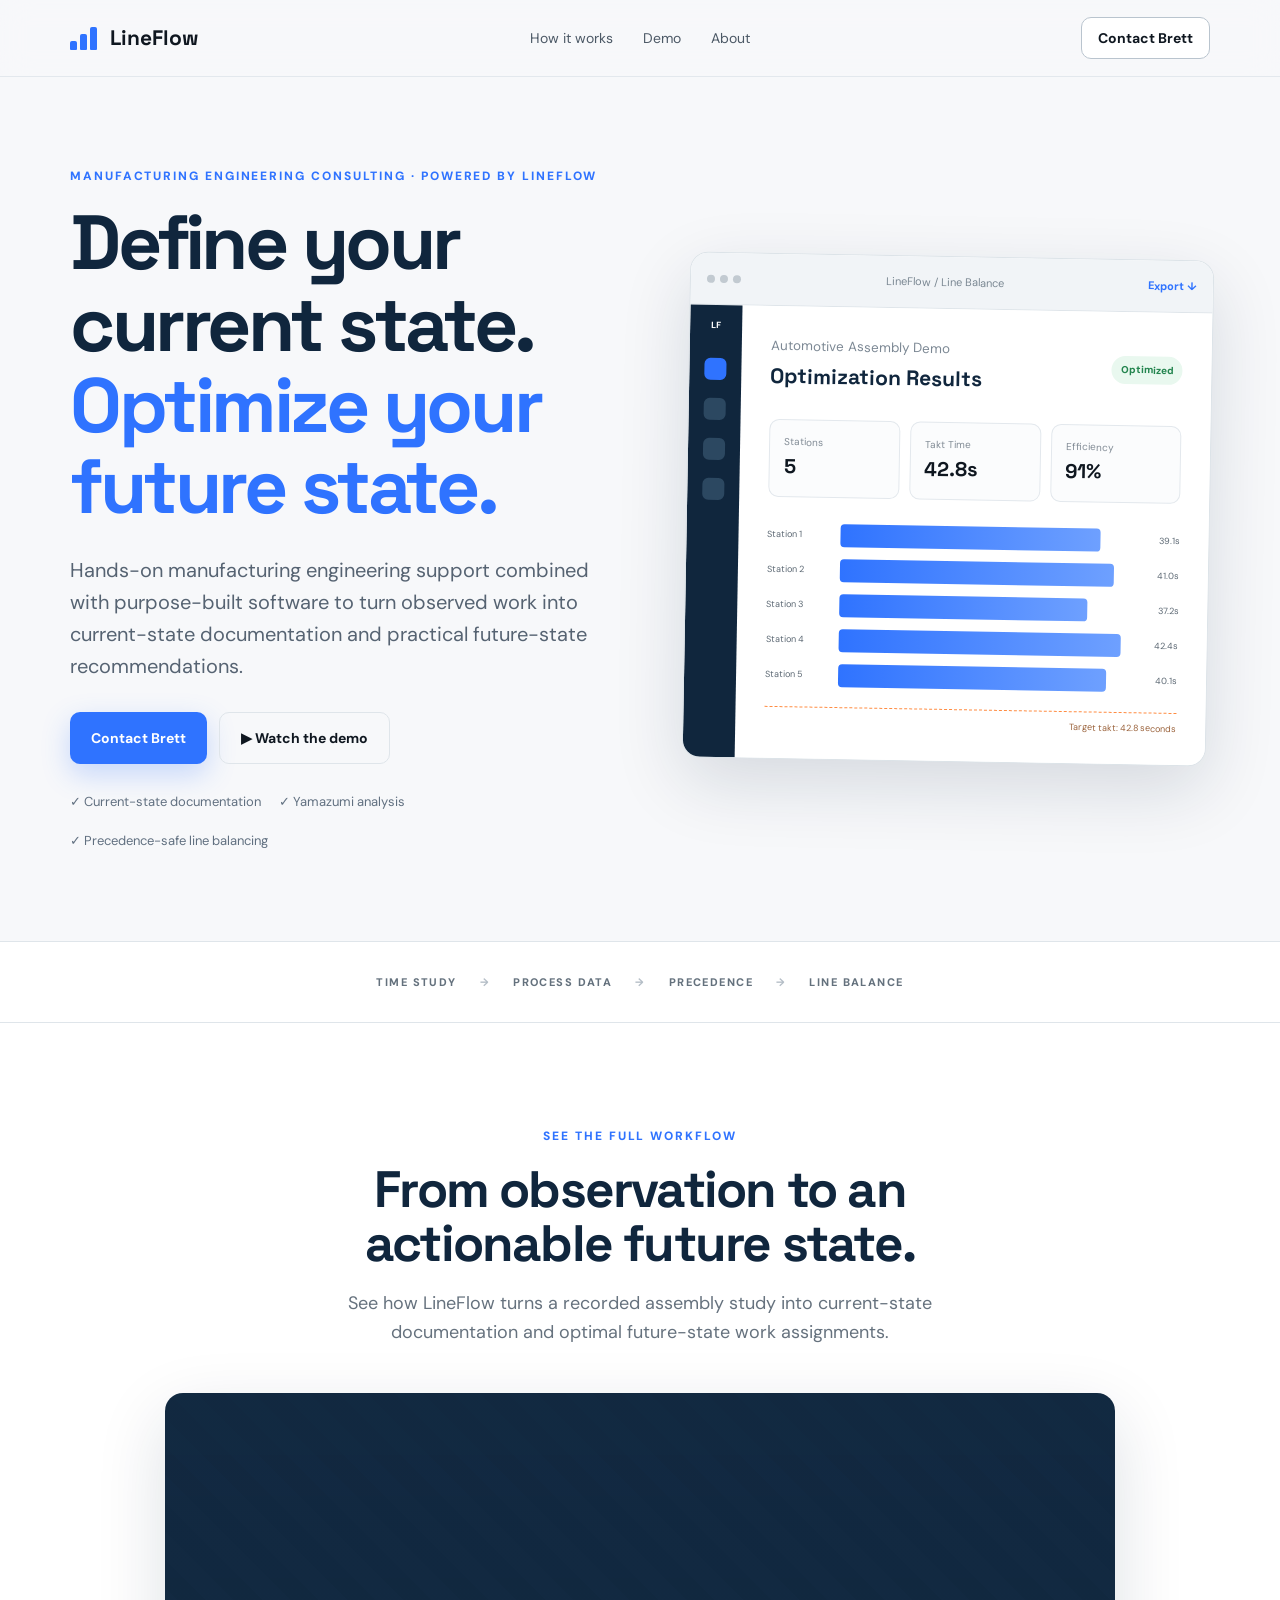
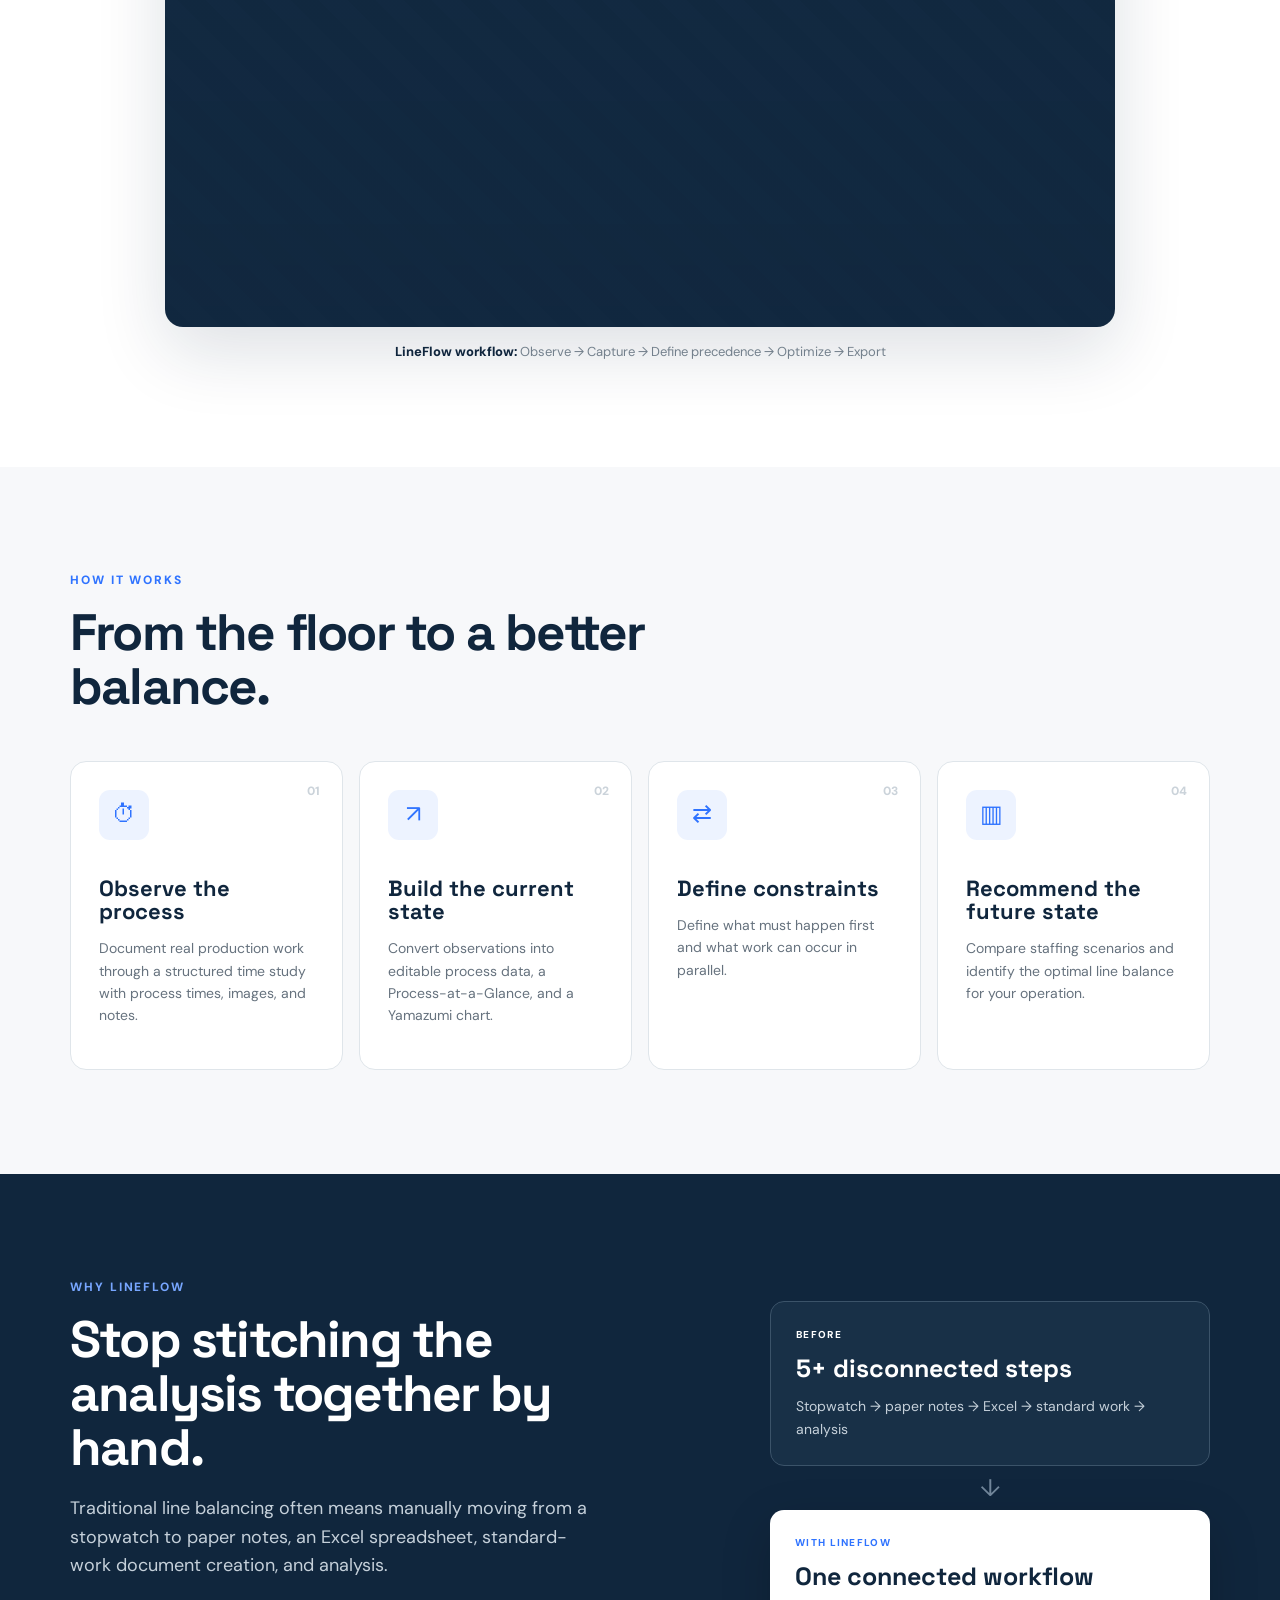
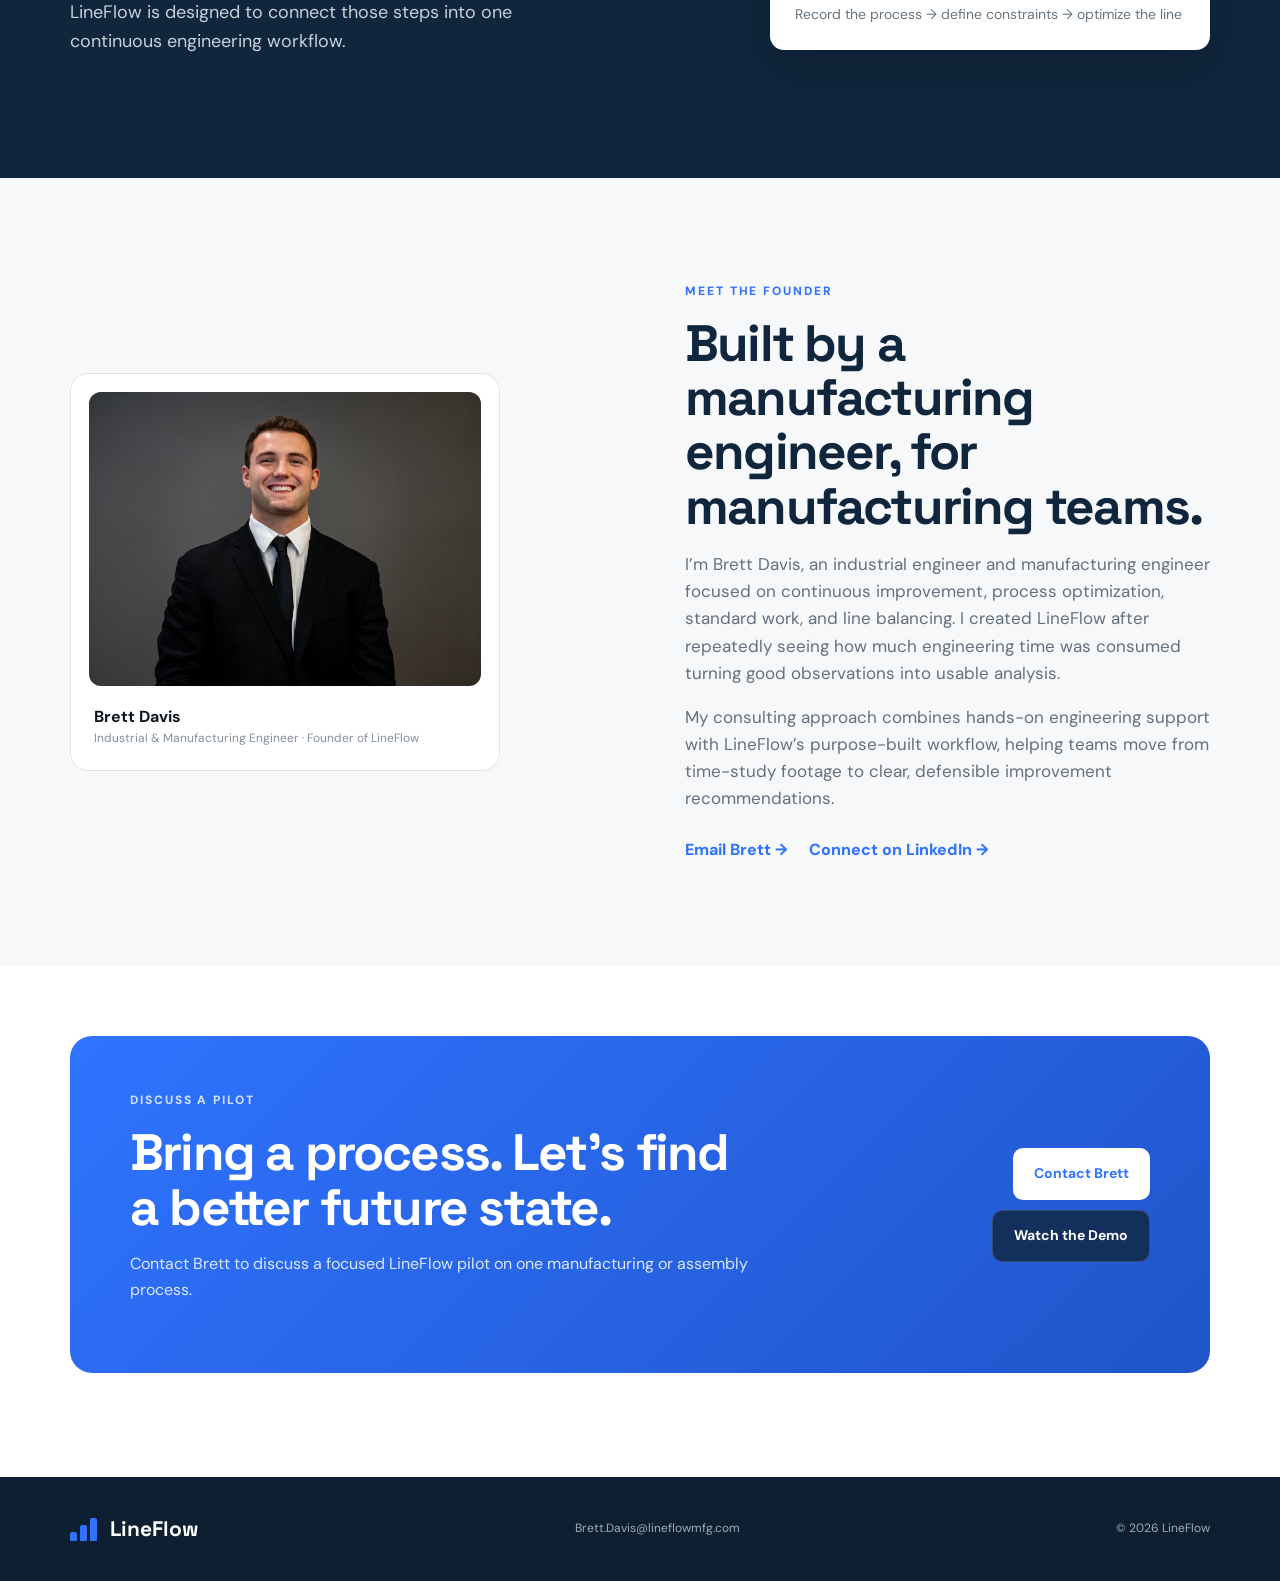
==== commit f5671089: "Add files via upload" ====
--- a/index.html
+++ b/index.html
@@ -33,7 +33,7 @@
       <div class="container hero-grid">
         <div class="hero-copy">
           <div class="eyebrow">MANUFACTURING ENGINEERING CONSULTING · POWERED BY LINEFLOW</div>
-          <h1>Build a better-balanced <span>production line.</span></h1>
+          <h1>Define your current state. <span>Optimize your future state.</span></h1>
           <p class="hero-text">
             Hands-on manufacturing engineering support combined with purpose-built software to turn observed work into current-state documentation and practical future-state recommendations.
           </p>
@@ -104,12 +104,12 @@
         <div class="section-heading centered">
           <div class="eyebrow">SEE THE FULL WORKFLOW</div>
           <h2>From observation to an actionable future state.</h2>
-          <p>See how LineFlow turns a recorded assembly study into current-state documentation and multiple precedence-safe line-balancing scenarios.</p>
+          <p>See how LineFlow turns a recorded assembly study into current-state documentation and optimal future-state work assignments.</p>
         </div>
         <div class="video-shell">
           <div class="video-embed">
             <iframe
-              src="https://www.youtube-nocookie.com/embed/D8WI0jVKxyE?rel=0"
+              src="https://www.youtube-nocookie.com/embed/RFUH9o-Z76A?rel=0"
               title="LineFlow manufacturing time study and line balancing demonstration"
               loading="lazy"
               allow="accelerometer; autoplay; clipboard-write; encrypted-media; gyroscope; picture-in-picture; web-share"
@@ -153,7 +153,7 @@
             <div class="step-number">04</div>
             <div class="step-icon">▥</div>
             <h3>Recommend the future state</h3>
-            <p>Compare staffing scenarios and identify a practical, precedence-safe future-state balance.</p>
+            <p>Compare staffing scenarios and identify the optimal line balance for your operation.</p>
           </article>
         </div>
       </div>
@@ -165,7 +165,7 @@
           <div class="eyebrow">WHY LINEFLOW</div>
           <h2>Stop stitching the analysis together by hand.</h2>
           <p>
-            Traditional line balancing often means a stopwatch, handwritten notes, photos, Excel cleanup, Yamazumi charts, precedence diagrams, and repeated Solver runs.
+            Traditional line balancing often means manually moving from a stopwatch to paper notes, an Excel spreadsheet, standard-work document creation, and analysis.
           </p>
           <p>
             LineFlow is designed to connect those steps into one continuous engineering workflow.
@@ -175,13 +175,13 @@
           <div class="ba-card muted">
             <span>BEFORE</span>
             <b>5+ disconnected steps</b>
-            <p>Paper → CSV → Excel → diagrams → optimization</p>
+            <p>Stopwatch → paper notes → Excel → standard work → analysis</p>
           </div>
           <div class="arrow-down">↓</div>
           <div class="ba-card highlight">
             <span>WITH LINEFLOW</span>
             <b>One connected workflow</b>
-            <p>Study → relationships → optimized line</p>
+            <p>Record the process → define constraints → optimize the line</p>
           </div>
         </div>
       </div>
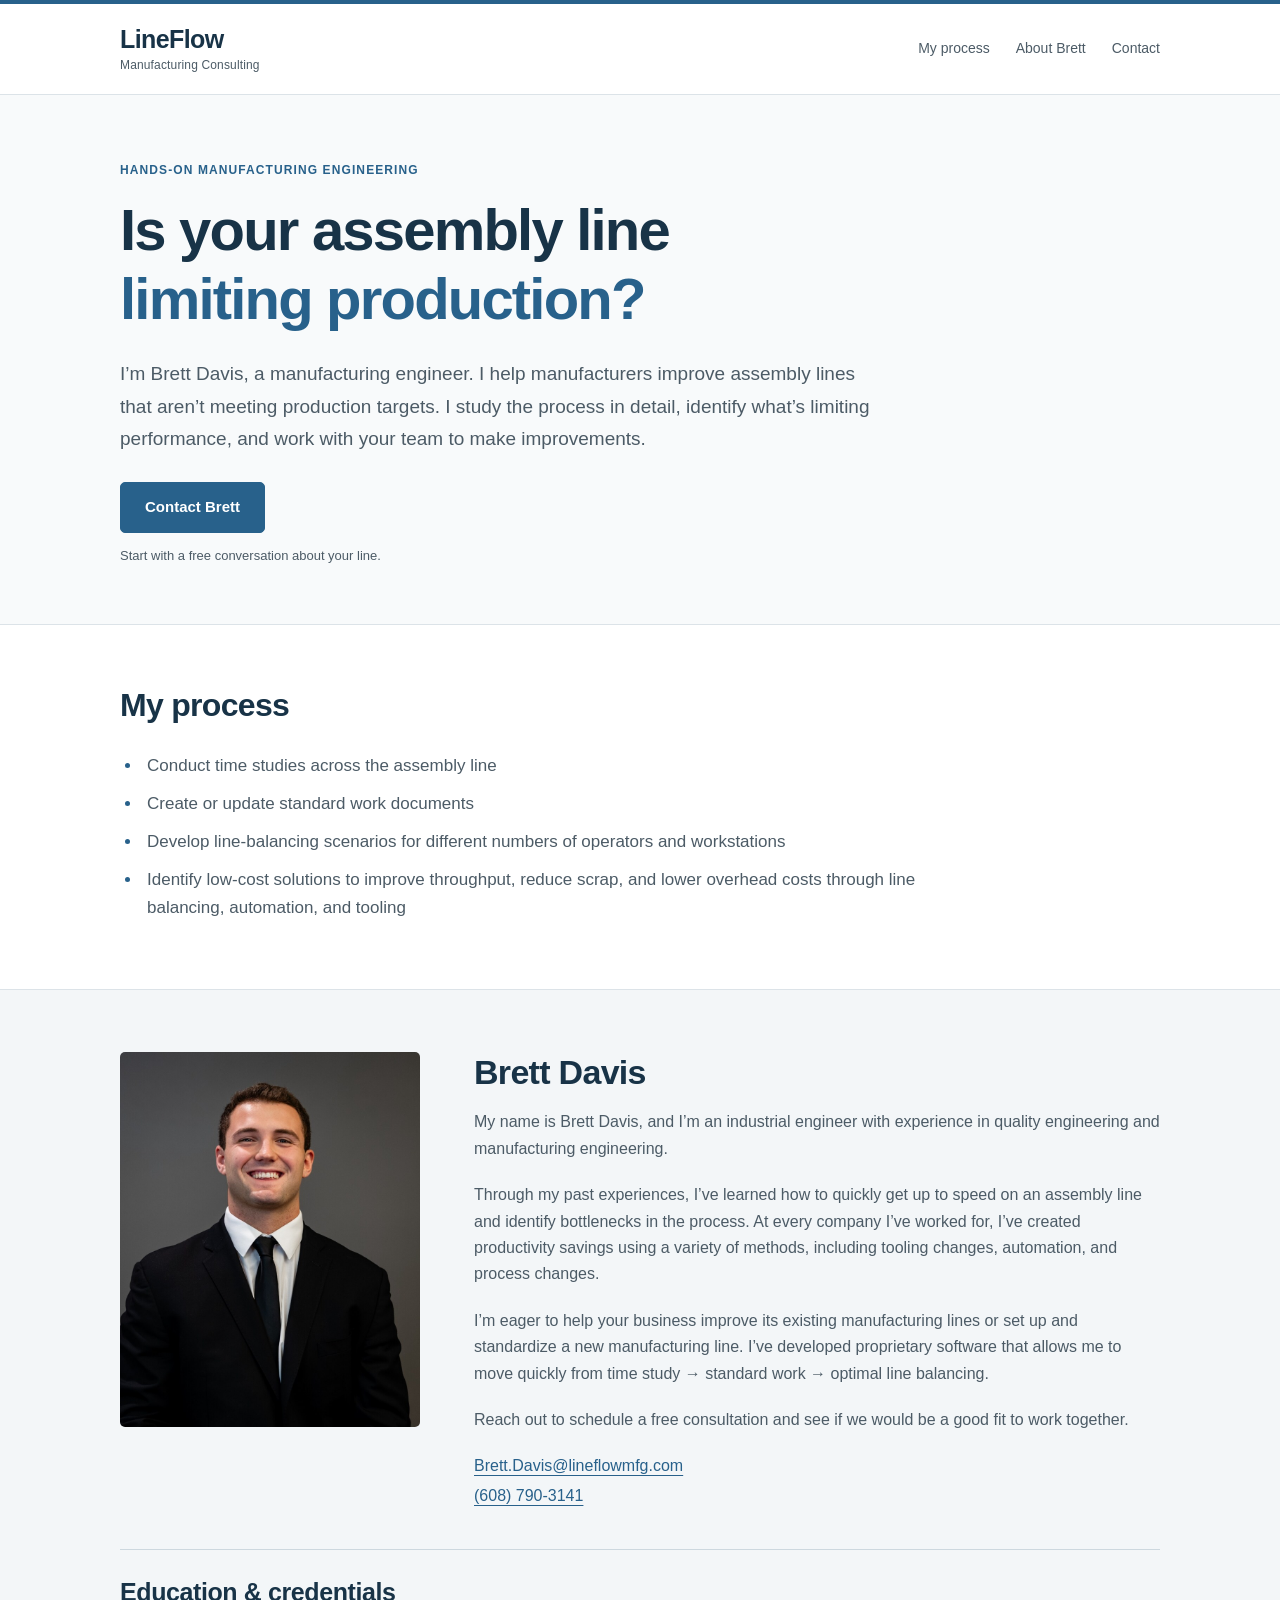
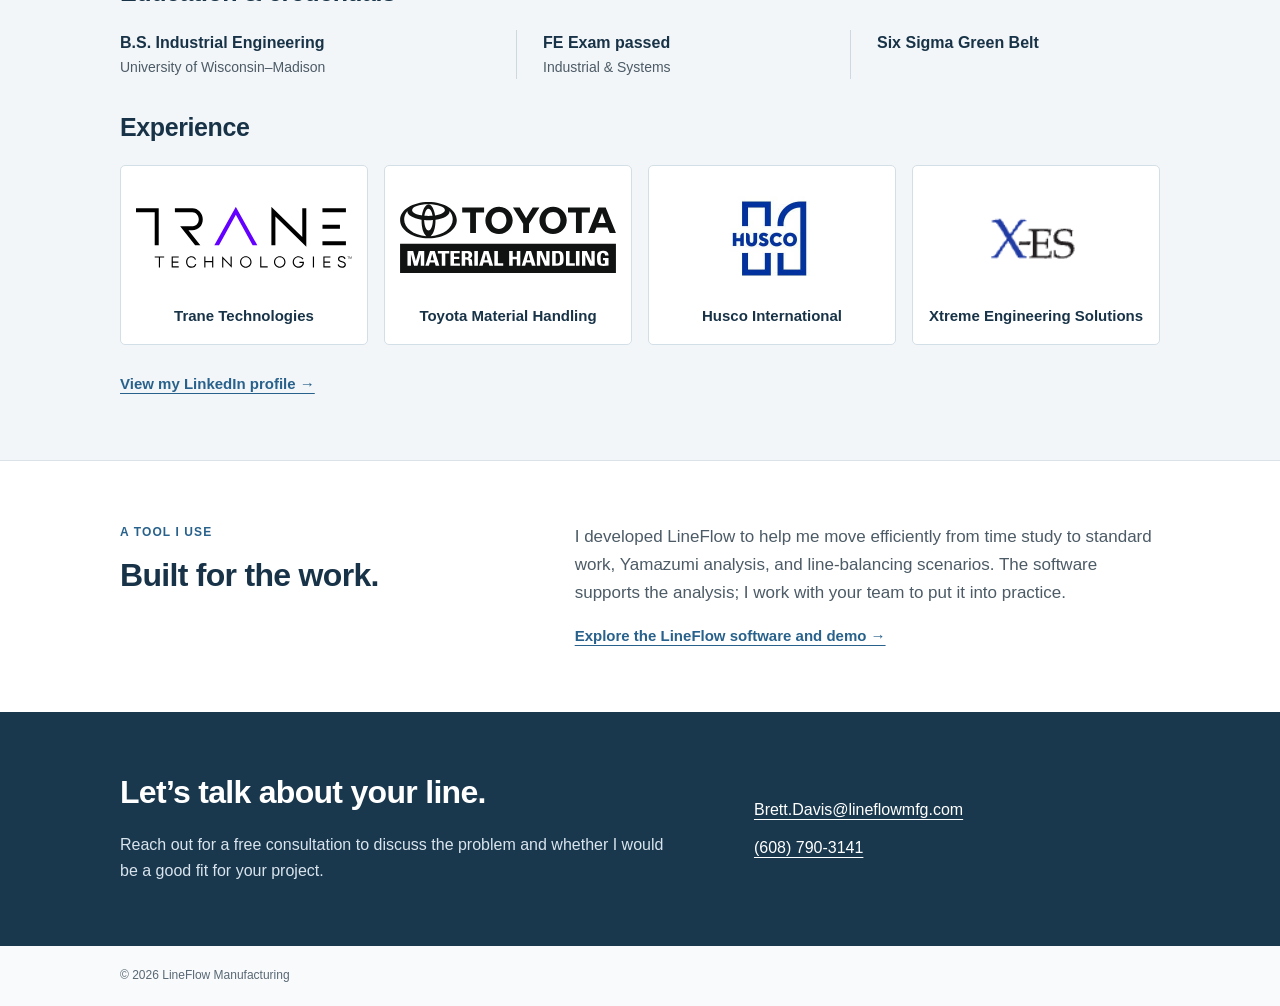
==== commit cf88870d: "Add files via upload Updated landing page to be consulting centric." ====
--- a/index.html
+++ b/index.html
@@ -1,246 +1,120 @@
 <!DOCTYPE html>
 <html lang="en">
 <head>
-  <meta charset="UTF-8" />
-  <meta name="viewport" content="width=device-width, initial-scale=1.0" />
-  <meta name="description" content="LineFlow turns time study data into balanced manufacturing line recommendations." />
-  <title>LineFlow — From Time Study to Line Balance</title>
-  <link rel="preconnect" href="https://fonts.googleapis.com">
-  <link rel="preconnect" href="https://fonts.gstatic.com" crossorigin>
-  <link href="https://fonts.googleapis.com/css2?family=DM+Sans:wght@400;500;600;700&family=Space+Grotesk:wght@500;600;700&display=swap" rel="stylesheet">
-  <link rel="stylesheet" href="styles.css" />
+  <meta charset="UTF-8">
+  <meta name="viewport" content="width=device-width, initial-scale=1.0">
+  <meta name="description" content="Brett Davis provides manufacturing engineering consulting for underperforming assembly lines.">
+  <title>LineFlow Manufacturing Consulting | Brett Davis</title>
+  <link rel="canonical" href="https://lineflowmfg.com/">
+  <link rel="icon" type="image/png" sizes="512x512" href="/favicon.png">
+  <link rel="apple-touch-icon" href="/favicon.png">
+  <meta property="og:type" content="website">
+  <meta property="og:title" content="LineFlow Manufacturing Consulting | Brett Davis">
+  <meta property="og:description" content="Manufacturing engineering support for troublesome assembly lines.">
+  <meta property="og:url" content="https://lineflowmfg.com/">
+  <meta property="og:image" content="https://lineflowmfg.com/lineflow-social-preview.png">
+  <link rel="stylesheet" href="consulting.css">
 </head>
 <body>
-  <header class="site-header">
-    <div class="container nav">
-      <a class="brand" href="#top" aria-label="LineFlow home">
-        <span class="brand-mark">
-          <span></span><span></span><span></span>
-        </span>
-        <span>LineFlow</span>
-      </a>
-      <nav class="nav-links" aria-label="Primary">
-        <a href="#how">How it works</a>
-        <a href="#demo">Demo</a>
-        <a href="#about">About</a>
+  <a class="skip-link" href="#main">Skip to content</a>
+  <header>
+    <div class="container navigation">
+      <a class="wordmark" href="#main">LineFlow<span>Manufacturing Consulting</span></a>
+      <nav aria-label="Primary navigation">
+        <a href="#work">My process</a>
+        <a href="#about">About Brett</a>
+        <a href="#contact">Contact</a>
       </nav>
-      <a class="button button-small button-outline" href="mailto:Brett.Davis@lineflowmfg.com">Contact Brett</a>
     </div>
   </header>
+  <main id="main">
+    <section class="hero">
+      <div class="container">
+        <p class="eyebrow">Hands-on manufacturing engineering</p>
+        <h1>Is your assembly line<br class="desktop-break"> <span>limiting production?</span></h1>
+        <p class="intro">I’m Brett Davis, a manufacturing engineer. I help manufacturers improve assembly lines that aren’t meeting production targets. I study the process in detail, identify what’s limiting performance, and work with your team to make improvements.</p>
+        <a class="button" href="mailto:Brett.Davis@lineflowmfg.com?subject=Assembly%20Line%20Consultation">Contact Brett</a>
+        <p class="hero-note">Start with a free conversation about your line.</p>
+      </div>
+    </section>
 
-  <main id="top">
-    <section class="hero section">
-      <div class="container hero-grid">
-        <div class="hero-copy">
-          <div class="eyebrow">MANUFACTURING ENGINEERING CONSULTING · POWERED BY LINEFLOW</div>
-          <h1>Define your current state. <span>Optimize your future state.</span></h1>
-          <p class="hero-text">
-            Hands-on manufacturing engineering support combined with purpose-built software to turn observed work into current-state documentation and practical future-state recommendations.
-          </p>
-          <div class="hero-actions">
-            <a class="button button-primary" href="mailto:Brett.Davis@lineflowmfg.com?subject=LineFlow%20Pilot%20Project">Contact Brett</a>
-            <a class="button button-ghost" href="#demo">▶ Watch the demo</a>
-          </div>
-          <div class="hero-proof">
-            <span>✓ Current-state documentation</span>
-            <span>✓ Yamazumi analysis</span>
-            <span>✓ Precedence-safe line balancing</span>
-          </div>
+    <section id="work" class="section">
+      <div class="container scope">
+        <div>
+          <h2>My process</h2>
         </div>
-
-        <div class="product-window" aria-label="LineFlow product mockup">
-          <div class="window-top">
-            <div class="window-dots"><i></i><i></i><i></i></div>
-            <div class="window-title">LineFlow / Line Balance</div>
-            <div class="window-action">Export ↓</div>
-          </div>
-          <div class="window-body">
-            <div class="mini-sidebar">
-              <div class="mini-logo">LF</div>
-              <span class="active"></span>
-              <span></span><span></span><span></span>
-            </div>
-            <div class="mock-content">
-              <div class="mock-heading">
-                <div>
-                  <small>Automotive Assembly Demo</small>
-                  <strong>Optimization Results</strong>
-                </div>
-                <div class="status">Optimized</div>
-              </div>
-              <div class="kpi-row">
-                <div><small>Stations</small><b>5</b></div>
-                <div><small>Takt Time</small><b>42.8s</b></div>
-                <div><small>Efficiency</small><b>91%</b></div>
-              </div>
-              <div class="bars">
-                <div class="bar-row"><label>Station 1</label><span style="--w:91%"></span><em>39.1s</em></div>
-                <div class="bar-row"><label>Station 2</label><span style="--w:96%"></span><em>41.0s</em></div>
-                <div class="bar-row"><label>Station 3</label><span style="--w:87%"></span><em>37.2s</em></div>
-                <div class="bar-row"><label>Station 4</label><span style="--w:99%"></span><em>42.4s</em></div>
-                <div class="bar-row"><label>Station 5</label><span style="--w:94%"></span><em>40.1s</em></div>
-              </div>
-              <div class="takt-line">Target takt: 42.8 seconds</div>
-            </div>
-          </div>
+        <div>
+          <ul class="work-list">
+        <li>Conduct time studies across the assembly line</li>
+        <li>Create or update standard work documents</li>
+        <li>Develop line-balancing scenarios for different numbers of operators and workstations</li>
+        <li>Identify low-cost solutions to improve throughput, reduce scrap, and lower overhead costs through line balancing, automation, and tooling</li>
+          </ul>
         </div>
       </div>
     </section>
 
-    <section class="logo-strip">
-      <div class="container strip-inner">
-        <span>TIME STUDY</span>
-        <i>→</i>
-        <span>PROCESS DATA</span>
-        <i>→</i>
-        <span>PRECEDENCE</span>
-        <i>→</i>
-        <span>LINE BALANCE</span>
-      </div>
-    </section>
-
-    <section id="demo" class="section demo-section">
+    <section id="about" class="section about">
       <div class="container">
-        <div class="section-heading centered">
-          <div class="eyebrow">SEE THE FULL WORKFLOW</div>
-          <h2>From observation to an actionable future state.</h2>
-          <p>See how LineFlow turns a recorded assembly study into current-state documentation and optimal future-state work assignments.</p>
+        <div class="profile">
+          <img class="headshot" src="assets/brett-davis.jpg" alt="Brett Davis" width="1600" height="1066" loading="lazy">
+          <div>
+          <h2>Brett Davis</h2>
+          <p>My name is Brett Davis, and I’m an industrial engineer with experience in quality engineering and manufacturing engineering.</p>
+          <p>Through my past experiences, I’ve learned how to quickly get up to speed on an assembly line and identify bottlenecks in the process. At every company I’ve worked for, I’ve created productivity savings using a variety of methods, including tooling changes, automation, and process changes.</p>
+          <p>I’m eager to help your business improve its existing manufacturing lines or set up and standardize a new manufacturing line. I’ve developed proprietary software that allows me to move quickly from time study → standard work → optimal line balancing.</p>
+          <p>Reach out to schedule a free consultation and see if we would be a good fit to work together.</p>
+          <address class="profile-contact">
+            <a href="mailto:Brett.Davis@lineflowmfg.com">Brett.Davis@lineflowmfg.com</a>
+            <a href="tel:+16087903141">(608)&nbsp;790&#8209;3141</a>
+          </address>
+          </div>
         </div>
-        <div class="video-shell">
-          <div class="video-embed">
-            <iframe
-              src="https://www.youtube-nocookie.com/embed/RFUH9o-Z76A?rel=0"
-              title="LineFlow manufacturing time study and line balancing demonstration"
-              loading="lazy"
-              allow="accelerometer; autoplay; clipboard-write; encrypted-media; gyroscope; picture-in-picture; web-share"
-              referrerpolicy="strict-origin-when-cross-origin"
-              allowfullscreen></iframe>
-          </div>
-          <div class="video-caption">
-            <span>LineFlow workflow:</span>
-            Observe → Capture → Define precedence → Optimize → Export
-          </div>
+        <div class="background-details">
+          <h3>Education &amp; credentials</h3>
+          <ul class="credential-grid">
+            <li><strong>B.S. Industrial Engineering</strong><span>University of Wisconsin–Madison</span></li>
+            <li><strong>FE Exam passed</strong><span>Industrial &amp; Systems</span></li>
+            <li><strong>Six Sigma Green Belt</strong></li>
+          </ul>
+          <h3>Experience</h3>
+          <ul class="company-grid">
+            <li class="company-card"><div class="company-logo"><img src="assets/trane-technologies.svg" alt="" width="210" height="100" loading="lazy"></div><h4>Trane Technologies</h4></li>
+            <li class="company-card"><div class="company-logo"><img src="assets/toyota-material-handling.svg" alt="" width="210" height="100" loading="lazy"></div><h4>Toyota Material Handling</h4></li>
+            <li class="company-card"><div class="company-logo"><img class="husco-logo" src="assets/husco.png" alt="" width="200" height="200" loading="lazy"></div><h4>Husco International</h4></li>
+            <li class="company-card"><div class="company-logo"><img class="xes-logo" src="assets/xes.png" alt="" width="86" height="60" loading="lazy"></div><h4>Xtreme Engineering Solutions</h4></li>
+          </ul>
+          <a class="text-link" href="https://www.linkedin.com/in/brettjdavis1" target="_blank" rel="noopener noreferrer">View my LinkedIn profile →</a>
         </div>
       </div>
     </section>
 
-    <section id="how" class="section how-section">
-      <div class="container">
-        <div class="section-heading">
-          <div class="eyebrow">HOW IT WORKS</div>
-          <h2>From the floor to a better balance.</h2>
+    <section class="section">
+      <div class="container tools">
+        <div>
+          <p class="eyebrow">A tool I use</p>
+          <h2>Built for the work.</h2>
         </div>
-        <div class="steps-grid">
-          <article class="step-card">
-            <div class="step-number">01</div>
-            <div class="step-icon">⏱</div>
-            <h3>Observe the process</h3>
-            <p>Document real production work through a structured time study with process times, images, and notes.</p>
-          </article>
-          <article class="step-card">
-            <div class="step-number">02</div>
-            <div class="step-icon">↗</div>
-            <h3>Build the current state</h3>
-            <p>Convert observations into editable process data, a Process-at-a-Glance, and a Yamazumi chart.</p>
-          </article>
-          <article class="step-card">
-            <div class="step-number">03</div>
-            <div class="step-icon">⇄</div>
-            <h3>Define constraints</h3>
-            <p>Define what must happen first and what work can occur in parallel.</p>
-          </article>
-          <article class="step-card">
-            <div class="step-number">04</div>
-            <div class="step-icon">▥</div>
-            <h3>Recommend the future state</h3>
-            <p>Compare staffing scenarios and identify the optimal line balance for your operation.</p>
-          </article>
+        <div>
+          <p>I developed LineFlow to help me move efficiently from time study to standard work, Yamazumi analysis, and line-balancing scenarios. The software supports the analysis; I work with your team to put it into practice.</p>
+          <a class="text-link" href="software/">Explore the LineFlow software and demo →</a>
         </div>
       </div>
     </section>
 
-    <section class="problem-section section">
-      <div class="container split">
+    <section id="contact" class="section contact">
+      <div class="container contact-layout">
         <div>
-          <div class="eyebrow">WHY LINEFLOW</div>
-          <h2>Stop stitching the analysis together by hand.</h2>
-          <p>
-            Traditional line balancing often means manually moving from a stopwatch to paper notes, an Excel spreadsheet, standard-work document creation, and analysis.
-          </p>
-          <p>
-            LineFlow is designed to connect those steps into one continuous engineering workflow.
-          </p>
+          <h2>Let’s talk about your line.</h2>
+          <p>Reach out for a free consultation to discuss the problem and whether I would be a good fit for your project.</p>
         </div>
-        <div class="before-after">
-          <div class="ba-card muted">
-            <span>BEFORE</span>
-            <b>5+ disconnected steps</b>
-            <p>Stopwatch → paper notes → Excel → standard work → analysis</p>
-          </div>
-          <div class="arrow-down">↓</div>
-          <div class="ba-card highlight">
-            <span>WITH LINEFLOW</span>
-            <b>One connected workflow</b>
-            <p>Record the process → define constraints → optimize the line</p>
-          </div>
-        </div>
-      </div>
-    </section>
-
-    <section id="about" class="section about-section">
-      <div class="container split">
-        <div class="founder-card">
-          <div class="founder-photo">
-            <img src="assets/brett-davis.jpg" alt="Brett Davis, founder of LineFlow" />
-          </div>
-          <div class="founder-label">
-            <b>Brett Davis</b>
-            <span>Industrial &amp; Manufacturing Engineer · Founder of LineFlow</span>
-          </div>
-        </div>
-        <div>
-          <div class="eyebrow">MEET THE FOUNDER</div>
-          <h2>Built by a manufacturing engineer, for manufacturing teams.</h2>
-          <p>
-            I’m Brett Davis, an industrial engineer and manufacturing engineer focused on continuous improvement, process optimization, standard work, and line balancing. I created LineFlow after repeatedly seeing how much engineering time was consumed turning good observations into usable analysis.
-          </p>
-          <p>
-            My consulting approach combines hands-on engineering support with LineFlow’s purpose-built workflow, helping teams move from time-study footage to clear, defensible improvement recommendations.
-          </p>
-          <div class="founder-links">
-            <a href="mailto:Brett.Davis@lineflowmfg.com" class="text-link">Email Brett →</a>
-            <a href="https://www.linkedin.com/in/brettjdavis1" class="text-link" target="_blank" rel="noopener noreferrer">Connect on LinkedIn →</a>
-          </div>
-        </div>
-      </div>
-    </section>
-
-    <section id="try" class="section cta-section">
-      <div class="container cta-card">
-        <div>
-          <div class="eyebrow light">DISCUSS A PILOT</div>
-          <h2>Bring a process. Let’s find a better future state.</h2>
-          <p>Contact Brett to discuss a focused LineFlow pilot on one manufacturing or assembly process.</p>
-        </div>
-        <div class="cta-actions">
-            <a class="button button-white" href="mailto:Brett.Davis@lineflowmfg.com?subject=LineFlow%20Pilot%20Project">Contact Brett</a>
-            <a class="button button-dark" href="#demo">Watch the Demo</a>
-        </div>
+        <address>
+          <a href="mailto:Brett.Davis@lineflowmfg.com">Brett.Davis@lineflowmfg.com</a>
+          <a href="tel:+16087903141">(608)&nbsp;790&#8209;3141</a>
+        </address>
       </div>
     </section>
   </main>
-
-  <footer>
-    <div class="container footer-inner">
-      <a class="brand" href="#top">
-        <span class="brand-mark"><span></span><span></span><span></span></span>
-        <span>LineFlow</span>
-      </a>
-      <a href="mailto:Brett.Davis@lineflowmfg.com">Brett.Davis@lineflowmfg.com</a>
-      <span>© 2026 LineFlow</span>
-    </div>
-  </footer>
-
-  <script src="script.js"></script>
+  <footer><div class="container">© 2026 LineFlow Manufacturing</div></footer>
 </body>
 </html>
--- a/consulting.css
+++ b/consulting.css
@@ -0,0 +1,118 @@
+/* Consulting homepage: simple content with restrained visual structure. */
+:root {
+  color-scheme: light;
+  --ink: #183347;
+  --body: #4c5b66;
+  --blue: #28618b;
+  --line: #dce3e8;
+  --tint: #f3f6f8;
+}
+* { box-sizing: border-box; }
+body {
+  margin: 0;
+  background: #fff;
+  color: var(--body);
+  font-family: "Segoe UI", -apple-system, BlinkMacSystemFont, Arial, sans-serif;
+  font-size: 17px;
+  line-height: 1.65;
+  -webkit-font-smoothing: antialiased;
+}
+.container { width: min(1040px, calc(100% - 64px)); margin: 0 auto; }
+header { border-top: 4px solid var(--blue); border-bottom: 1px solid var(--line); }
+.navigation { display: flex; justify-content: space-between; align-items: center; gap: 28px; padding: 21px 0; }
+.wordmark { color: var(--ink); font-size: 25px; line-height: 1.15; font-weight: 700; letter-spacing: -.6px; text-decoration: none; }
+.wordmark span { display: block; margin-top: 5px; color: var(--body); font-size: 12px; font-weight: 400; letter-spacing: .15px; }
+nav { display: flex; flex-wrap: wrap; gap: 26px; }
+nav a { font-size: 14px; text-decoration: none; color: var(--body); padding: 8px 0; }
+h1, h2, h3 { color: var(--ink); line-height: 1.18; font-weight: 650; }
+h1 { font-size: clamp(38px, 4.6vw, 58px); letter-spacing: -1.8px; margin: 0 0 25px; max-width: 1000px; }
+h1 span { color: var(--blue); }
+h2 { font-size: 32px; letter-spacing: -.7px; margin: 0 0 20px; }
+h3 { font-size: 18px; margin: 0 0 13px; }
+p { margin: 0 0 20px; }
+a { color: var(--blue); text-decoration-thickness: 1px; text-underline-offset: 4px; overflow-wrap: anywhere; }
+a:hover { color: #14374f; text-decoration: underline; }
+a:focus-visible { outline: 2px solid var(--blue); outline-offset: 5px; }
+.skip-link { position: absolute; left: 20px; top: -100px; background: white; padding: 10px; z-index: 2; }
+.skip-link:focus { top: 10px; }
+.hero { padding: 66px 0 58px; background: #f8fafb; border-bottom: 1px solid var(--line); }
+.eyebrow { color: var(--blue); font-size: 12px; font-weight: 650; letter-spacing: 1.1px; text-transform: uppercase; margin: 0 0 16px; }
+.intro { max-width: 750px; font-size: 19px; line-height: 1.7; margin-bottom: 27px; }
+.button { display: inline-block; padding: 12px 24px; border: 1px solid var(--blue); border-radius: 5px; color: white; background: var(--blue); font-size: 15px; font-weight: 600; text-decoration: none; }
+.button:hover { background: #1d4b6c; color: #fff; text-decoration: none; }
+.hero-note { margin: 12px 0 0; font-size: 13px; }
+.section { padding: 62px 0; }
+.tools { display: grid; grid-template-columns: .85fr 1.3fr; gap: 72px; }
+.scope { display: block; }
+.scope h2 { margin-bottom: 22px; }
+.scope .work-list { max-width: 850px; }
+.work-list { margin: 0; padding-left: 22px; }
+.work-list li { padding: 5px 0 5px 5px; }
+li::marker { color: var(--blue); }
+.about { background: var(--tint); border-block: 1px solid var(--line); }
+.profile { display: grid; grid-template-columns: 300px minmax(0, 1fr); gap: 54px; align-items: start; }
+.profile .headshot { display: block; width: 100%; height: auto; aspect-ratio: 4 / 5; object-fit: cover; object-position: center 30%; border-radius: 5px; }
+.profile h2 { font-size: 34px; margin-bottom: 17px; }
+.profile p:not(.eyebrow) { font-size: 16px; }
+.profile-contact { display: grid; gap: 3px; font-style: normal; font-size: 16px; }
+.background-details { margin-top: 40px; padding-top: 28px; border-top: 1px solid #cdd8df; }
+.background-details h3 { font-size: 25px; margin-bottom: 22px; letter-spacing: -.4px; }
+.credential-grid { list-style: none; padding: 0; margin: 0 0 34px; display: grid; grid-template-columns: 1.2fr 1fr 1fr; gap: 24px; }
+.credential-grid li + li { border-left: 1px solid #cdd8df; padding-left: 26px; }
+.credential-grid strong { display: block; color: var(--ink); font-weight: 600; font-size: 16px; }
+.credential-grid span { display: block; font-size: 14px; }
+.company-grid { list-style: none; padding: 0; margin: 0 0 25px; display: grid; grid-template-columns: repeat(4, minmax(0, 1fr)); gap: 16px; }
+.company-card { background: #fff; border: 1px solid #d3dfe7; border-radius: 5px; padding: 22px 15px 18px; text-align: center; }
+.company-logo { display: flex; align-items: center; justify-content: center; height: 100px; margin-bottom: 17px; }
+.company-logo img { display: block; width: 100%; height: 100%; object-fit: contain; }
+.company-logo .husco-logo { width: 100px; }
+.company-logo .xes-logo { width: 110px; height: auto; }
+.company-card h4 { margin: 0; color: var(--ink); font-size: 15px; font-weight: 600; line-height: 1.4; }
+.text-link { font-size: 15px; font-weight: 600; }
+.tools p { margin-bottom: 15px; }
+.contact { background: #19384e; color: #d9e4ed; }
+.contact h2 { color: #fff; }
+.contact-layout { display: grid; grid-template-columns: 1.25fr .9fr; gap: 70px; align-items: center; }
+.contact p { margin: 0; font-size: 16px; max-width: 550px; }
+.contact address { display: grid; gap: 12px; font-style: normal; }
+.contact a { color: #fff; font-size: 16px; }
+footer { padding: 20px 0; font-size: 12px; color: #596875; background: #f8fafb; }
+@media (max-width: 850px) {
+  .tools { gap: 36px; grid-template-columns: .85fr 1.2fr; }
+  .profile { grid-template-columns: 240px minmax(0, 1fr); gap: 32px; }
+  .company-grid { grid-template-columns: repeat(2, minmax(0, 1fr)); }
+  .contact-layout { grid-template-columns: 1fr; gap: 28px; }
+}
+@media (max-width: 650px) {
+  body { font-size: 16px; }
+  .container { width: calc(100% - 40px); }
+  .navigation { flex-wrap: wrap; gap: 13px; padding: 18px 0; }
+  nav { gap: 22px; }
+  nav a { font-size: 13px; }
+  .hero { padding: 42px 0; }
+  .desktop-break { display: none; }
+  h1 { font-size: 38px; letter-spacing: -1.1px; }
+  h2 { font-size: 28px; }
+  .intro { font-size: 18px; }
+  .section { padding: 42px 0; }
+  .tools, .profile { grid-template-columns: 1fr; gap: 24px; }
+  .profile .headshot { max-width: 340px; aspect-ratio: 4 / 3; }
+  .credential-grid { grid-template-columns: 1fr; gap: 16px; }
+  .credential-grid li + li { border-left: 0; padding-left: 0; }
+  .background-details { margin-top: 32px; }
+  .company-card { padding: 18px 12px; }
+  .eyebrow { font-size: 11px; }
+}
+@media (max-width: 380px) {
+  .company-grid { grid-template-columns: 1fr; }
+}
+@media print {
+  body { font-size: 11pt; }
+  .container { width: 100%; }
+  .navigation, .skip-link, .button, .hero-note { display: none; }
+  .hero, .section { padding: 20px 0; background: #fff; color: #222; }
+  h1 { font-size: 28pt; }
+  h2 { font-size: 20pt; }
+  .contact h2, .contact a { color: #222; }
+  .profile { break-inside: avoid; }
+}
